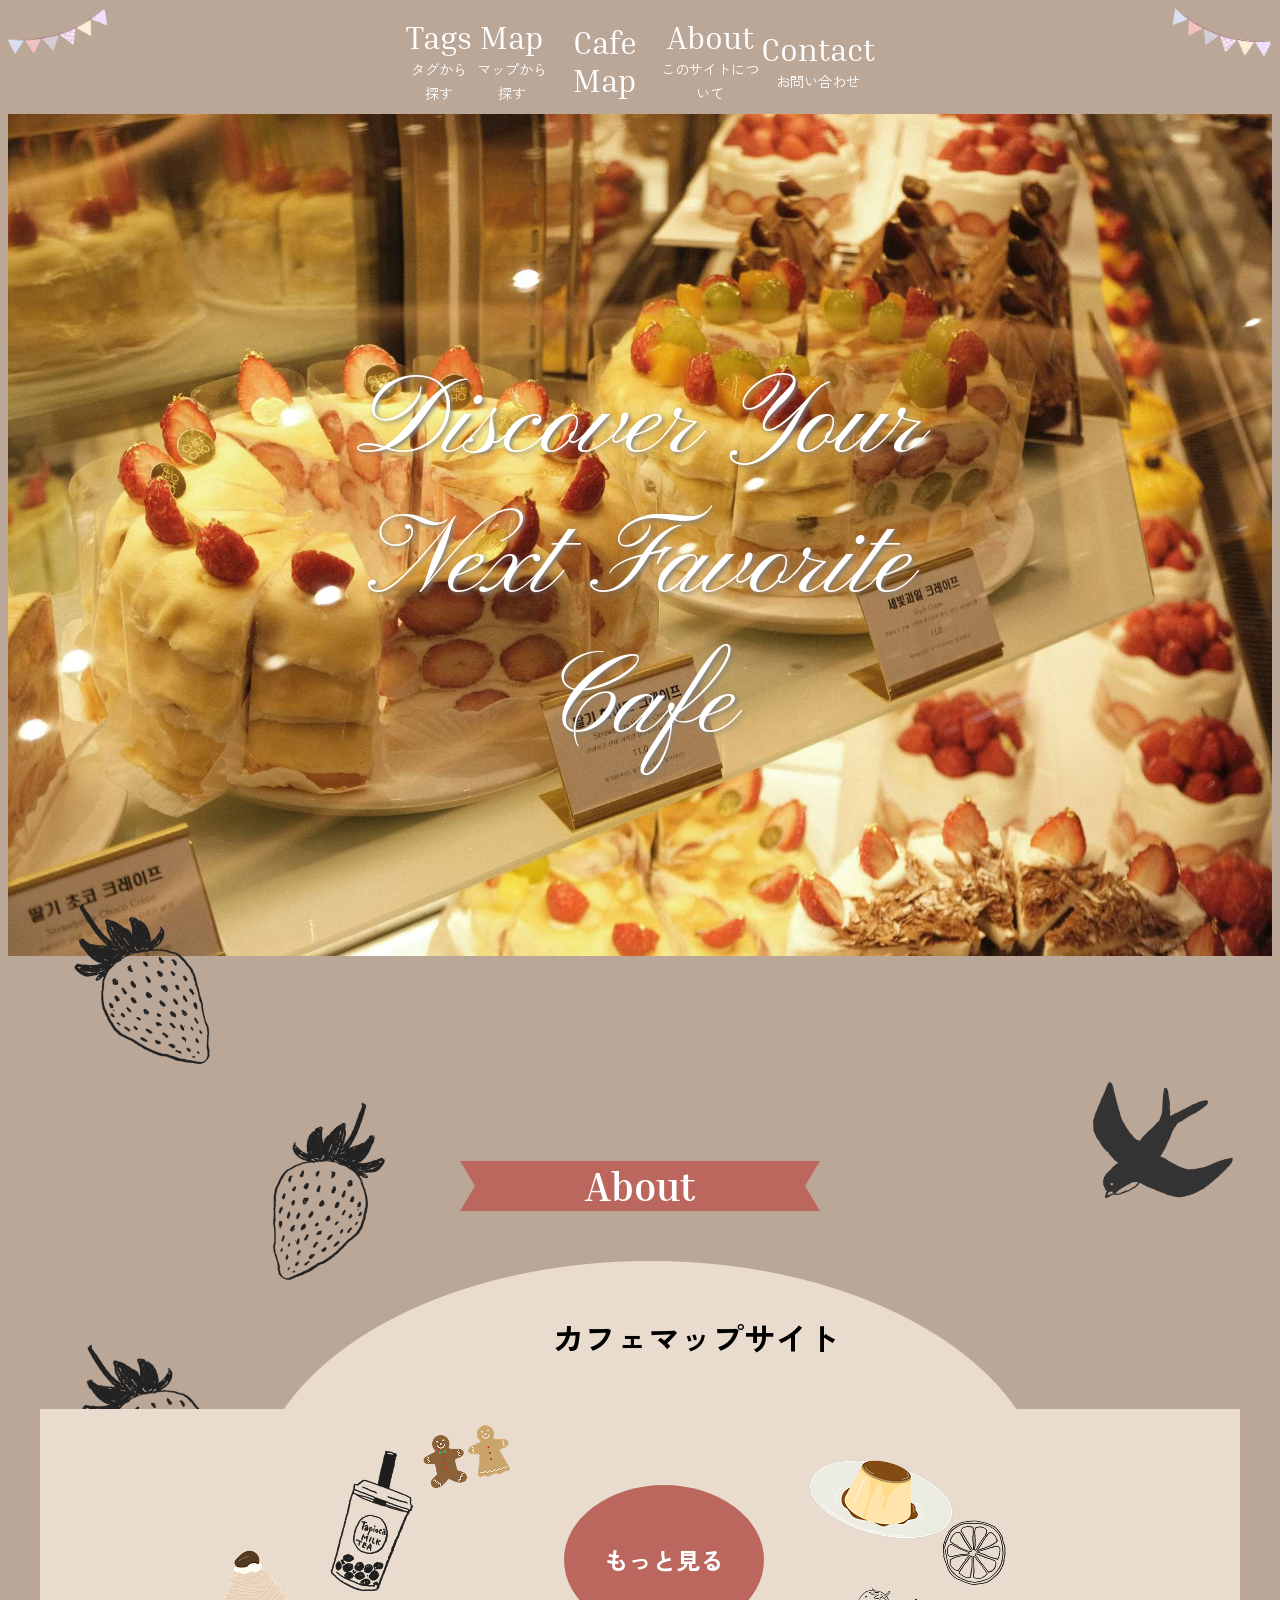
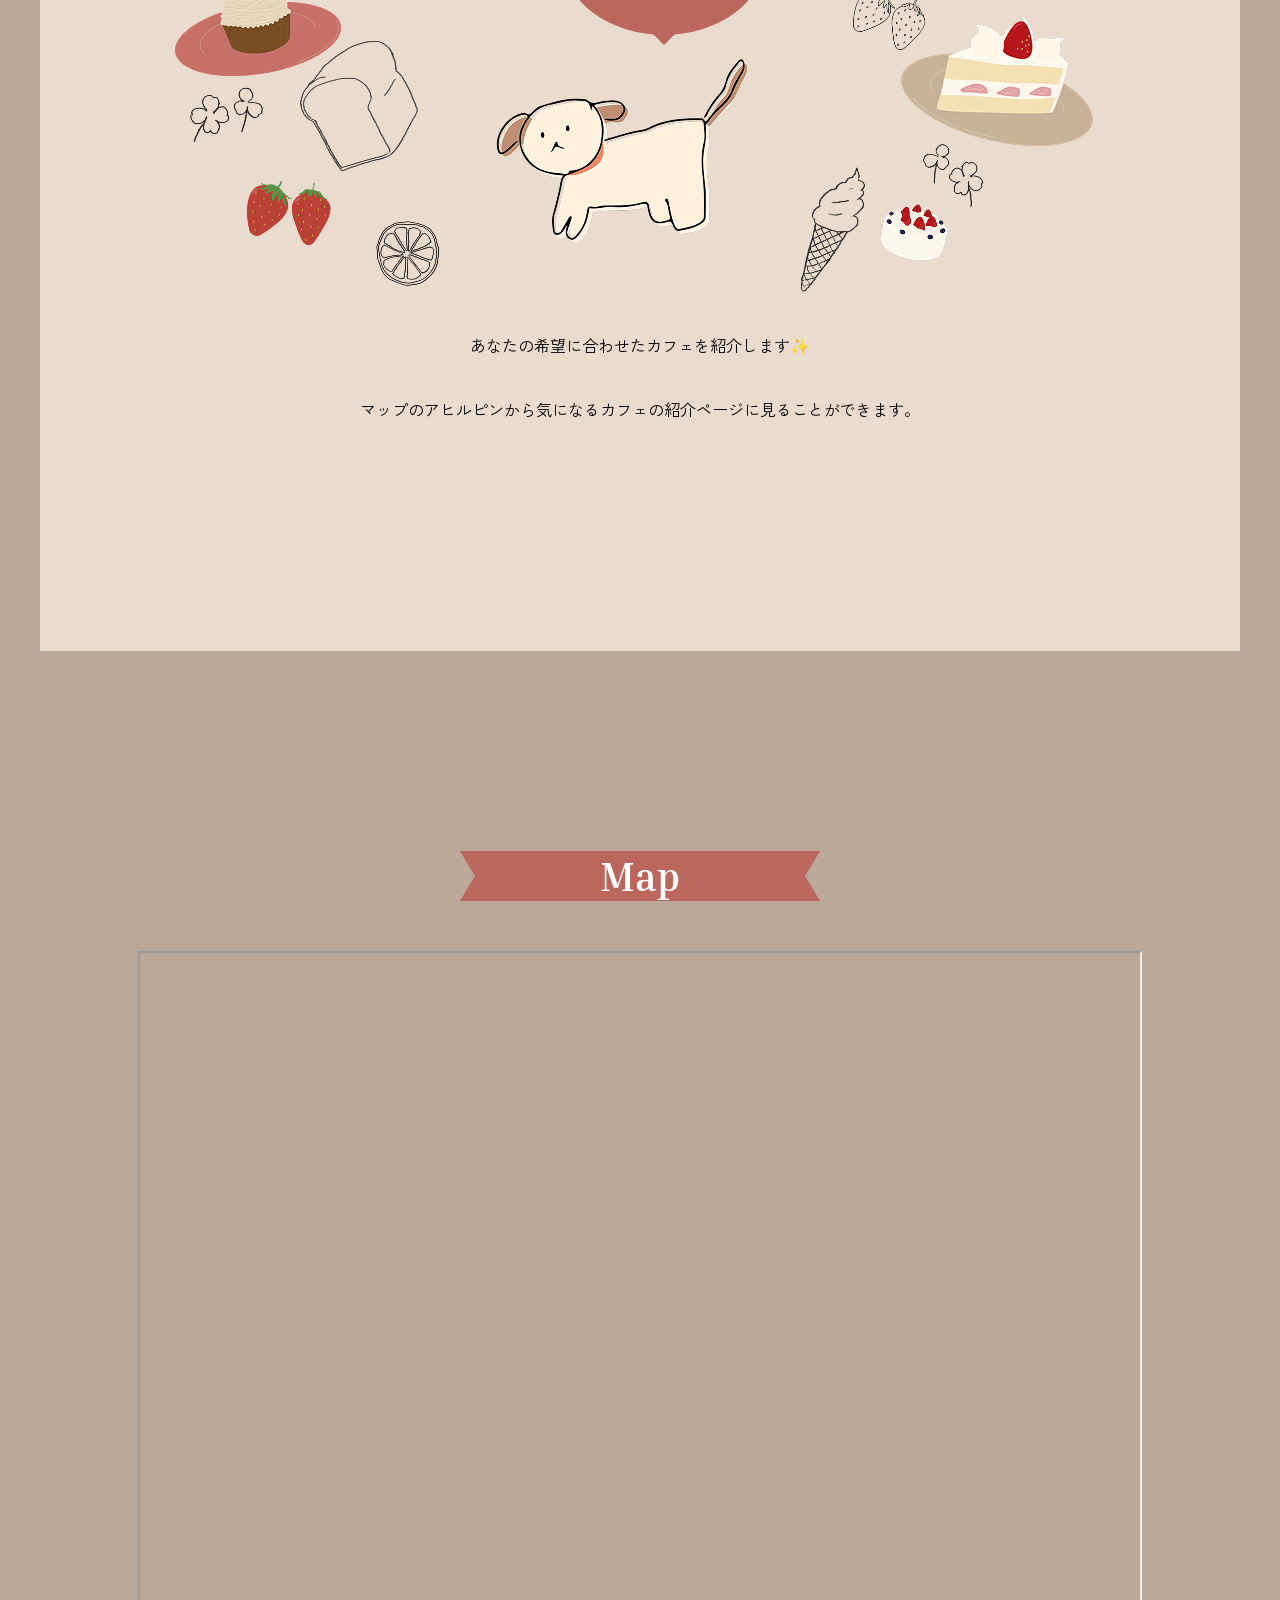
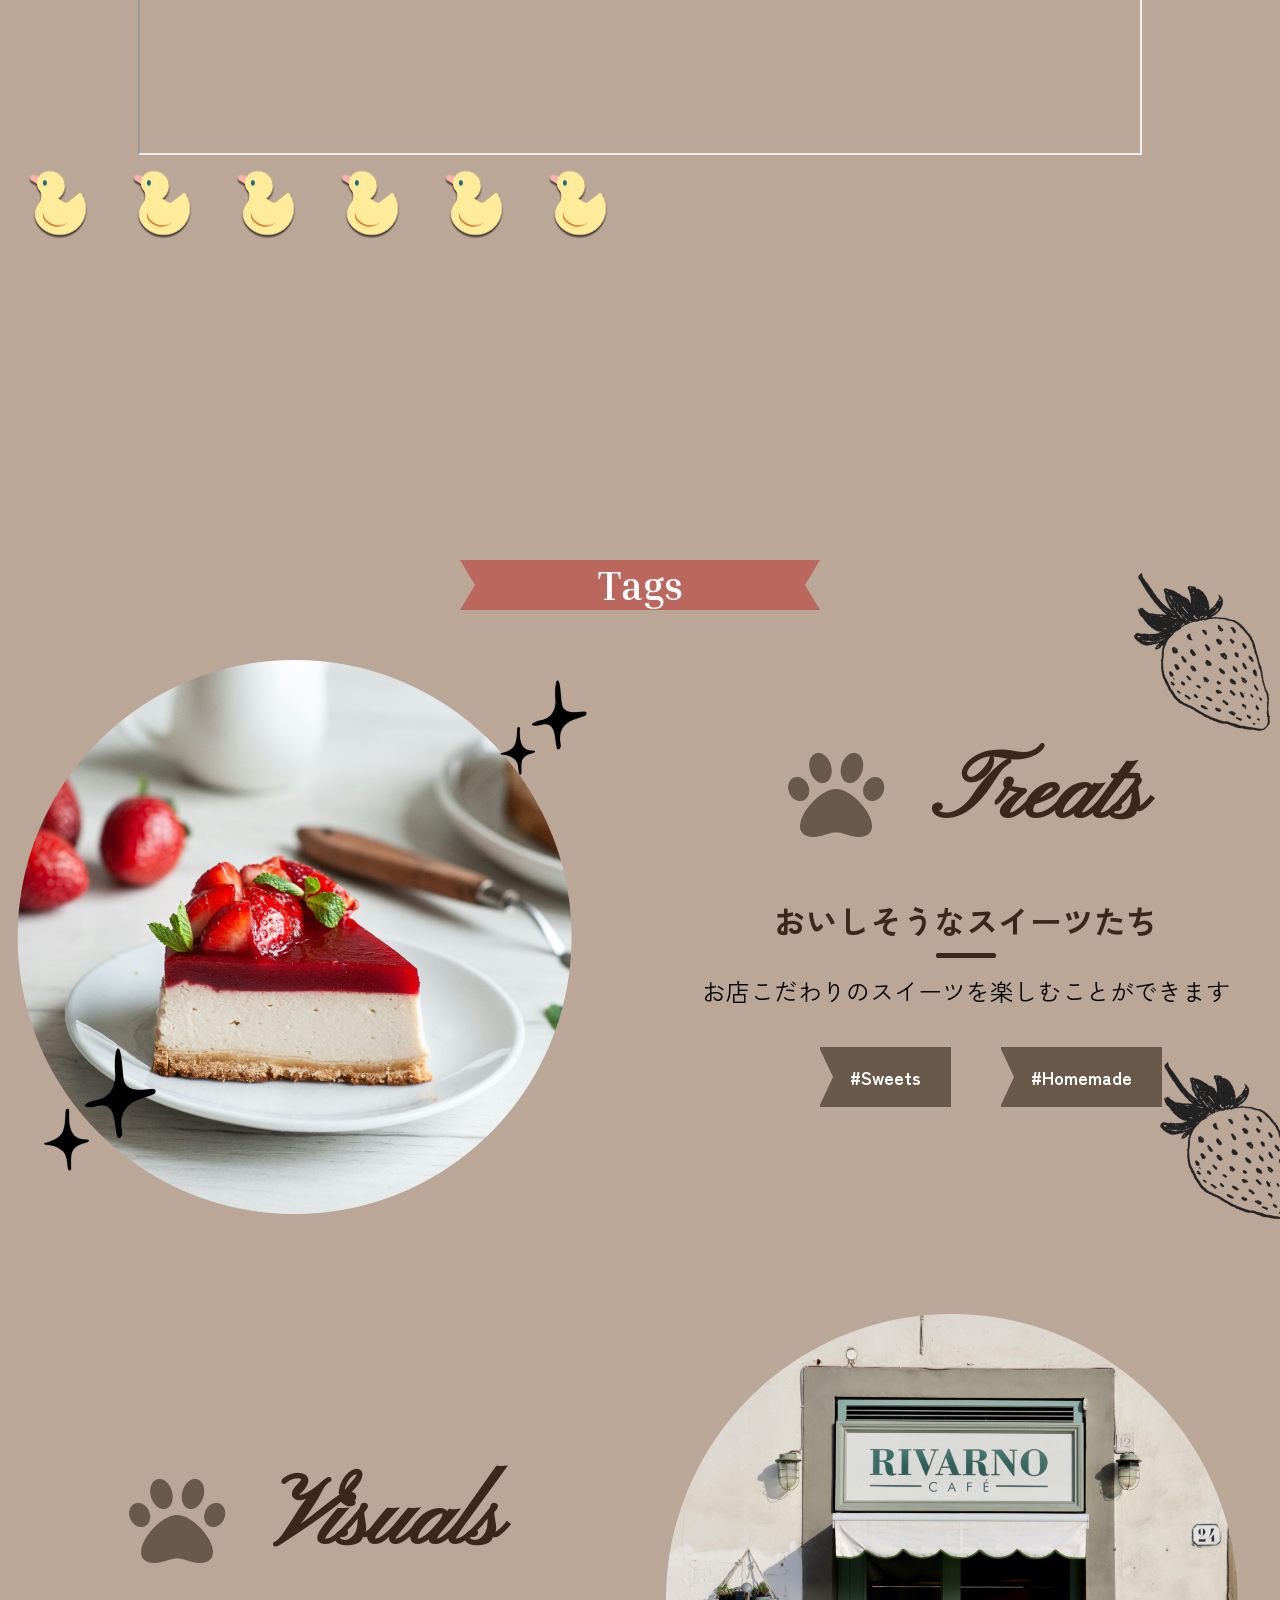
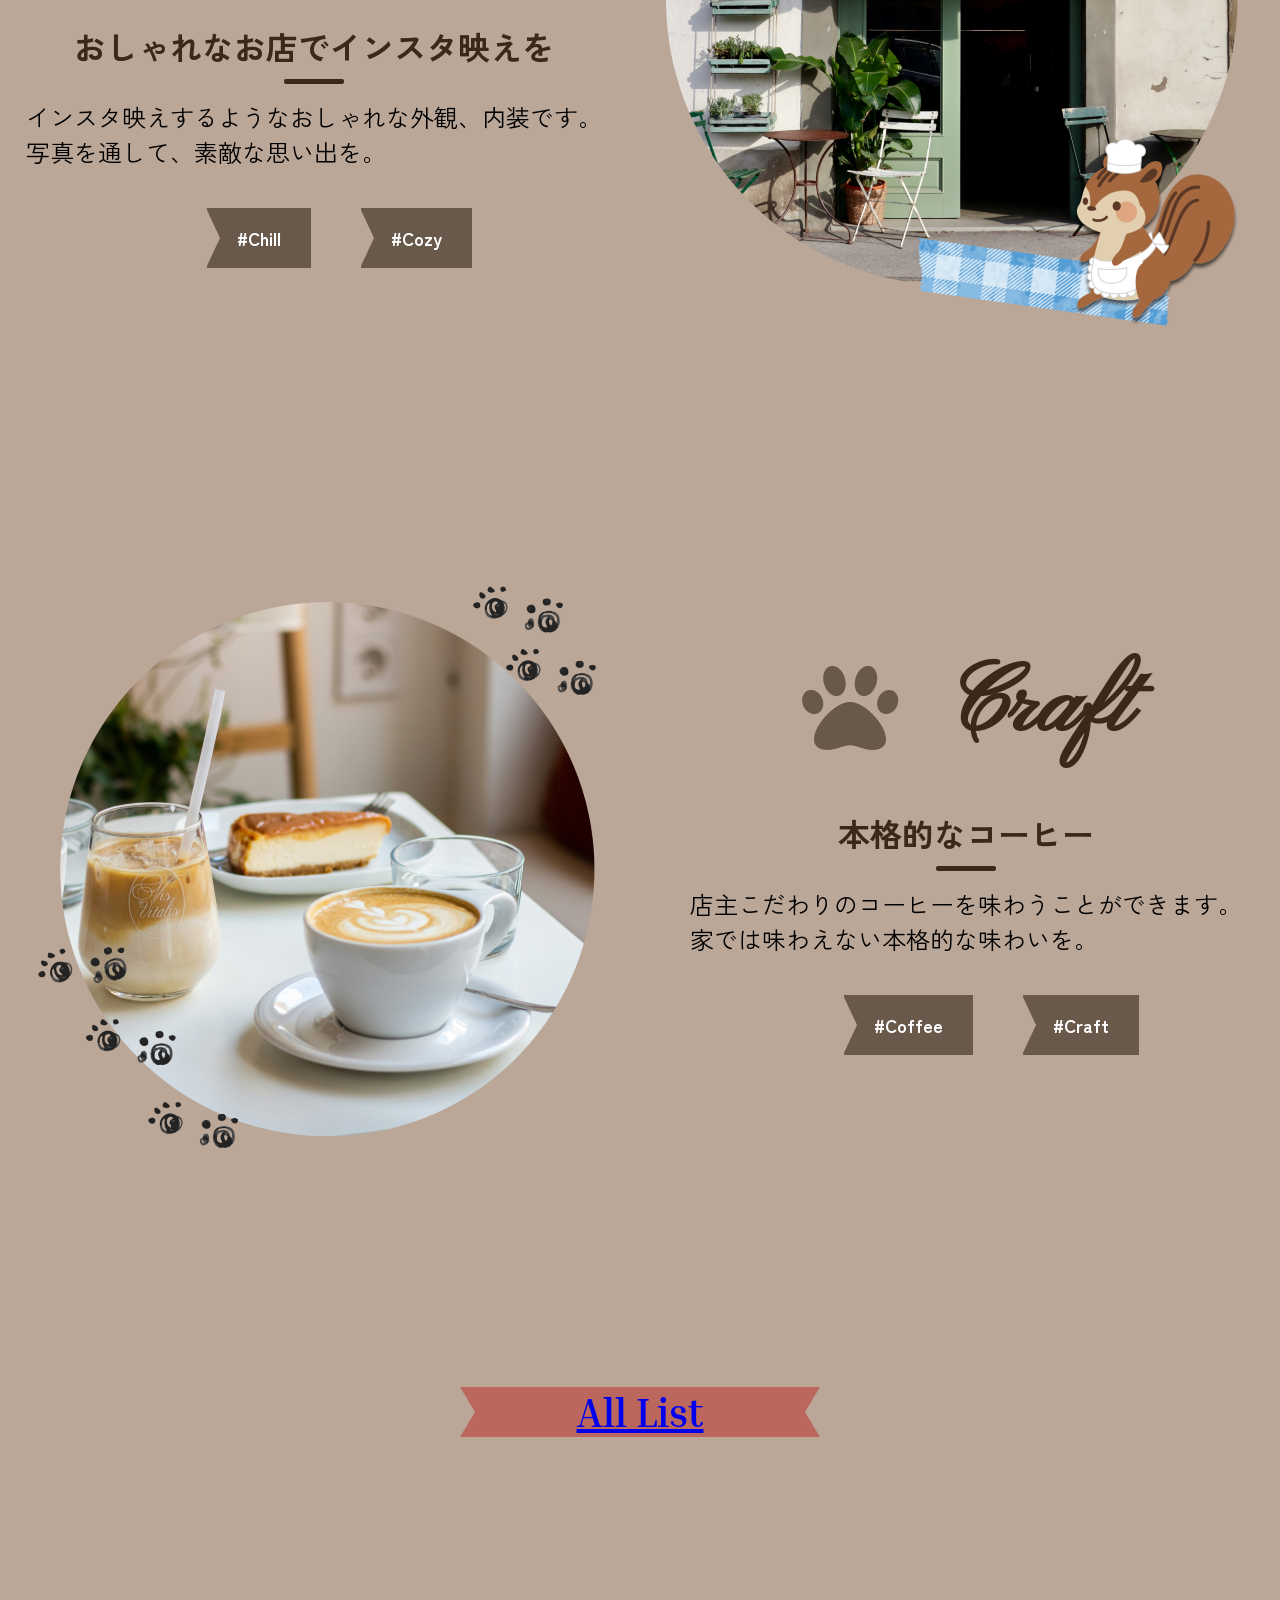
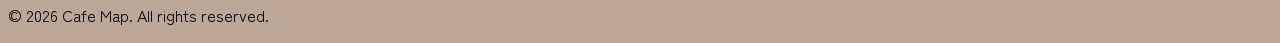
==== cafe/index.html @ 96e8ce96 "マップとaboutテキストを修正" ====
<!DOCTYPE html>
<html lang="ja">
<head>
    <meta charset="UTF-8">
    <meta name="viewport" content="width=device-width, initial-scale=1.0">
    <link rel="stylesheet" href="https://cdnjs.cloudflare.com/ajax/libs/normalize/8.0.1/normalize.min.css">
    <link href="https://use.fontawesome.com/releases/v5.6.1/css/all.css" rel="stylesheet">
    <link rel="stylesheet" href="css/style.css">

    <!-- googleフォント -->
<link rel="preconnect" href="https://fonts.googleapis.com">
<link rel="preconnect" href="https://fonts.gstatic.com" crossorigin>
<link href="https://fonts.googleapis.com/css2?family=Inria+Serif:ital,wght@0,300;0,400;0,700;1,300;1,400;1,700&family=LINE+Seed+JP&family=Lobster&family=Pinyon+Script&family=Zen+Kaku+Gothic+New&display=swap" rel="stylesheet">
    <!-- メタディスクリプション　検索結果の説明文 -->
    <meta name="description" content="宮崎市内の素敵なカフェをマップとタグから簡単に探せるサイトです。あなたにぴったりの『落ち着く場所』が見つかります。">
    
    <!-- OGP設定 -->
    <meta property="og:title" content="Cafe Map | 宮崎のカフェ探し">
    <meta property="og:description" content="マップとタグで探す、あなただけのカフェ時間。">
    <meta property="og:image" content="images/kawaiicafe.jpg">
    <title>宮崎市　人気カフェ探し　Cafe Map</title>
</head>
<body>
    <!-- webサイトヘッダ－ -->
    <header>
        <div class="header-contents">
            <div class="garland">
                <img class="garland-left" src="images/garland-l.png" alt="装飾画像">
                <img class="garland-right" src="images/garland-r.png" alt="装飾画像">
            </div>
            <nav id="head">
                <!-- ヘッダーリンク -->
                <ul>
                    <li><a href="tag-alllist.html"><span class="header-link">Tags</span><br><span class="header-link-sub">タグから探す</span></a></li>
                    <li><a href="index.html#map"><span class="header-link">Map</span><br><span class="header-link-sub">マップから探す</span></a></li>
                    <li><a href="index.html"><span class="header-link">Cafe Map</span></a></li>
                    <li><a href="about.html"><span class="header-link">About</span><br><span class="header-link-sub">このサイトについて</span></a></li>
                    <li><a href="contact.html"><span class="header-link">Contact</span><br><span class="header-link-sub">お問い合わせ</span></a></li>
            
                </ul>
            </nav>
        </div>
        
        <!-- jsで動かす見出し画像 -->
        <div class="js">
            <img src="images/header1.jpg" alt="カフェマップサイトの見出し画像">
            <p class="text" >Discover Your<br>Next Favorite Cafe</p>
        </div>

    </header>
    <main>
        <div class="container">
                <!-- 装飾画像 -->
                <section id="about"></section>
                <img class="strawberry" src="images/strawberry.png" alt="いちご装飾画像">
                <img class="bird-left" src="images/bird.png" alt="鳥の装飾画像">
                <!-- aboutページ -->
                
                    <div class="about-content">
                        <h1 class="ribbon-header">About</h1>
                        <h2 class="about-h2">カフェマップサイト</h2>
                        <a class="about-link" href="about.html">もっと見る</a>
                        <img src="images/about.png" alt="サイトについての説明">
                            <p class="about-p1">あなたの希望に合わせたカフェを紹介します✨</p>
                            <p class="about-p2">マップのアヒルピンから気になるカフェの紹介ページに見ることができます。</p>
                    </div>
                </section>
                <!-- マップ -->
                <section id="map">
                    <div class="map">
                        <h1 class="ribbon-header">Map</h1>
                        <iframe class="googlemap" src="https://www.google.com/maps/d/embed?mid=1CJfTZggKV4xMGuhP2Mmd6YInLTaK6yg&ehbc=2E312F&noprof=1" width="640" height="480"></iframe>
                    </div>
            
                    <!-- 1つ目のポップアップウィンドウ -->
                    <!-- popupオープンボタン -->
                     <button type="button" class="pin-button" data-id="cafe1">
                        <img src="images/duck.png" alt="カフェ１の詳細を見る">
                    </button>
                    <!--popup表示-->
                    <dialog id="cafe1" class="popup">
                            <button type="button" class="close-button" aria-label="閉じる">×</button>
                            <div class="content">
                                <!-- cssで背景画像挿入 -->
                                <h1>cafe</h1>
                                <h2>テキスト</h2>
                                <figure>
                                    <img src="#" alt="カフェの画像">
                                    <figcaption>
                                        <h3>カフェ名</h3>
                                        <p>カフェの説明文が入ります。<br>
                                            カフェの説明文が入ります。<br>
                                            カフェの説明文が入ります。</p>
                                    </figcaption>
                                </figure>
                                <figure>
                                    <img src="#" alt="カフェの画像">
                                    <figcaption>
                                        <h3>URL</h3>
                                        <h4>Instagram</h4>
                                        <p>https://www.instagram.com/</p>
                                        <h4>Website</h4>
                                        <p>https://www.cafe.com/</p>
                                        <h4>Contact</h4>
                                        <p>https://www.google.com/maps</p>
                                        <p>mail@example.com</p>
                                        <p>
                                            住所：東京都渋谷区〇〇〇〇<br>
                                            電話番号：03-1234-5678
                                        </p>
                                        <p>営業時間：午前9時〜午後8時</p>
                                    </figcaption>
                                </figure>
                                <p><a href="tag-sweets.html">Sweets</a></p>
                                <p><a href="tag-chill.html">Chill</a></p>

                                <!-- 戻るリンクを追加 -->
                                <a href="tag-alllist.html" class="back-link">リストに戻る</a>
                            </div>
                    </dialog>
            
                    <!-- 2つ目 -->
                    <!-- popupオープンボタン -->
                    <button type="button" class="pin-button" data-id="cafe2">
                        <img src="images/duck.png" alt="カフェ２の詳細を見る">
                    </button>
                    <!--popup表示-->
                    <dialog id="cafe2" class="popup">
                        <button type="button" class="close-button" aria-label="閉じる">×</button>
                        <div class="content">
                            <!-- cssで背景画像挿入 -->
                            <h1>cafe</h1>
                            <h2>テキスト</h2>
                            <figure>
                                <img src="#" alt="カフェの画像">
                                <figcaption>
                                    <h3>カフェ名</h3>
                                    <p>カフェの説明文が入ります。<br>
                                        カフェの説明文が入ります。<br>
                                        カフェの説明文が入ります。</p>
                                </figcaption>
                            </figure>
                            <figure>
                                <img src="#" alt="カフェの画像">
                                <figcaption>
                                    <h3>URL</h3>
                                    <h4>Instagram</h4>
                                    <p>https://www.instagram.com/</p>
                                    <h4>Website</h4>
                                    <p>https://www.cafe.com/</p>
                                    <h4>Contact</h4>
                                    <p>https://www.google.com/maps</p>
                                    <p>mail@example.com</p>
                                    <p>
                                        住所：東京都渋谷区〇〇〇〇<br>
                                        電話番号：03-1234-5678
                                    </p>
                                    <p>営業時間：午前9時〜午後8時</p>
                                </figcaption>
                            </figure>
                            <p><a href="tag-homemade.html">Homemade</a></p>
                            <!-- 戻るリンクを追加 -->
                            <a href="tag-alllist.html" class="back-link">リストに戻る</a>
                        </div>
                    </dialog>
            
                    <!-- ３つ目 -->
                    <!-- popupオープンボタン -->
                    <button type="button" class="pin-button" data-id="cafe3">
                        <img src="images/duck.png" alt="カフェ３の詳細を見る">
                    </button>
                    <!--popup表示-->
                    <dialog id="cafe3" class="popup">
                        <button type="button" class="close-button" aria-label="閉じる">×</button>
                        <div class="content">
                            <!-- cssで背景画像挿入 -->
                            <h1>cafe</h1>
                            <h2>テキスト</h2>
                            <figure>
                                <img src="#" alt="カフェの画像">
                                <figcaption>
                                    <h3>カフェ名</h3>
                                    <p>カフェの説明文が入ります。<br>
                                        カフェの説明文が入ります。<br>
                                        カフェの説明文が入ります。</p>
                                </figcaption>
                            </figure>
                            <figure>
                                <img src="#" alt="カフェの画像">
                                <figcaption>
                                    <h3>URL</h3>
                                    <h4>Instagram</h4>
                                    <p>https://www.instagram.com/</p>
                                    <h4>Website</h4>
                                    <p>https://www.cafe.com/</p>
                                    <h4>Contact</h4>
                                    <p>https://www.google.com/maps</p>
                                    <p>mail@example.com</p>
                                    <p>
                                        住所：東京都渋谷区〇〇〇〇<br>
                                        電話番号：03-1234-5678
                                    </p>
                                    <p>営業時間：午前9時〜午後8時</p>
                                </figcaption>
                            </figure>
                            <p><a href="tag-sweets.html">Sweets</a></p>
                            <p><a href="tag-chill.html">Chill</a></p>
                            <!-- 戻るリンクを追加 -->
                            <a href="tag-alllist.html" class="back-link">リストに戻る</a>
                        </div>
                    </dialog>
            
                    <!-- ４つ目 -->
                    <!-- popupオープンボタン -->
                     <button type="button" class="pin-button" data-id="cafe4">
                        <img src="images/duck.png" alt="カフェ４の詳細を見る">
                    </button>
                    <!--popup表示-->
                    <dialog id="cafe4" class="popup">
                        <button type="button" class="close-button" aria-label="閉じる">×</button>
                        <div class="content">
                            <!-- cssで背景画像挿入 -->
                            <h1>cafe</h1>
                            <h2>テキスト</h2>
                            <figure>
                                <img src="#" alt="カフェの画像">
                                <figcaption>
                                    <h3>カフェ名</h3>
                                    <p>カフェの説明文が入ります。<br>
                                        カフェの説明文が入ります。<br>
                                        カフェの説明文が入ります。</p>
                                </figcaption>
                            </figure>
                            <figure>
                                <img src="#" alt="カフェの画像">
                                <figcaption>
                                    <h3>URL</h3>
                                    <h4>Instagram</h4>
                                    <p>https://www.instagram.com/</p>
                                    <h4>Website</h4>
                                    <p>https://www.cafe.com/</p>
                                    <h4>Contact</h4>
                                    <p>https://www.google.com/maps</p>
                                    <p>mail@example.com</p>
                                    <p>
                                        住所：東京都渋谷区〇〇〇〇<br>
                                        電話番号：03-1234-5678
                                    </p>
                                    <p>営業時間：午前9時〜午後8時</p>
                                </figcaption>
                            </figure>
                            <p><a href="tag-cozy.html">Cozy</a></p>
                            <p><a href="tag-coffee.html">Coffee</a></p>
                            <!-- 戻るリンクを追加 -->
                            <a href="tag-alllist.html" class="back-link">リストに戻る</a>
                        </div>
                    </dialog>
            
                    <!-- ５つ目 -->
                    <!-- popupオープンボタン -->
                     <button type="button" class="pin-button" data-id="cafe5">
                        <img src="images/duck.png" alt="カフェ５の詳細を見る">
                    </button>
                    <!--popup表示-->
                    <dialog id="cafe5" class="popup">
                        <button type="button" class="close-button" aria-label="閉じる">×</button>
                        <div class="content">
                            <!-- cssで背景画像挿入 -->
                            <h1>cafe</h1>
                            <h2>テキスト</h2>
                            <figure>
                                <img src="#" alt="カフェの画像">
                                <figcaption>
                                    <h3>カフェ名</h3>
                                    <p>カフェの説明文が入ります。<br>
                                        カフェの説明文が入ります。<br>
                                        カフェの説明文が入ります。</p>
                                </figcaption>
                            </figure>
                            <figure>
                                <img src="#" alt="カフェの画像">
                                <figcaption>
                                    <h3>URL</h3>
                                    <h4>Instagram</h4>
                                    <p>https://www.instagram.com/</p>
                                    <h4>Website</h4>
                                    <p>https://www.cafe.com/</p>
                                    <h4>Contact</h4>
                                    <p>https://www.google.com/maps</p>
                                    <p>mail@example.com</p>
                                    <p>
                                        住所：東京都渋谷区〇〇〇〇<br>
                                        電話番号：03-1234-5678
                                    </p>
                                    <p>営業時間：午前9時〜午後8時</p>
                                </figcaption>
                            </figure>
                            <p><a href="tag-cozy.html">Cozy</a></p>
                            <p><a href="tag-coffee.html">Coffee</a></p>
                            <!-- 戻るリンクを追加 -->
                            <a href="tag-alllist.html" class="back-link">リストに戻る</a>
                        </div>
                    </dialog>

            
                    <!-- ６つ目 -->
                    <!-- popupオープンボタン -->
                     <button type="button" class="pin-button" data-id="cafe6">
                        <img src="images/duck.png" alt="カフェ６の詳細を見る">
                    </button>
                    <!--popup表示-->
                    <dialog id="cafe6" class="popup">
                        <button type="button" class="close-button" aria-label="閉じる">×</button>
                        <div class="content">
                            <!-- cssで背景画像挿入 -->
                            <h1>cafe</h1>
                            <h2>テキスト</h2>
                            <figure>
                                <img src="#" alt="カフェの画像">
                                <figcaption>
                                    <h3>カフェ名</h3>
                                    <p>カフェの説明文が入ります。<br>
                                        カフェの説明文が入ります。<br>
                                        カフェの説明文が入ります。</p>
                                </figcaption>
                            </figure>
                            <figure>
                                <img src="#" alt="カフェの画像">
                                <figcaption>
                                    <h3>URL</h3>
                                    <h4>Instagram</h4>
                                    <p>https://www.instagram.com/</p>
                                    <h4>Website</h4>
                                    <p>https://www.cafe.com/</p>
                                    <h4>Contact</h4>
                                    <p>https://www.google.com/maps</p>
                                    <p>mail@example.com</p>
                                    <p>
                                        住所：東京都渋谷区〇〇〇〇<br>
                                        電話番号：03-1234-5678
                                    </p>
                                    <p>営業時間：午前9時〜午後8時</p>
                                </figcaption>
                            </figure>
                            <p><a href="tag-craft.html">Craft</a></p>
                            <!-- 戻るリンクを追加 -->
                            <a href="tag-alllist.html" class="back-link">リストに戻る</a>
                        </div>
                    </dialog>
                    
                </section>
                <!-- タグ -->
                <section id="tag">
                    <div class="tag">
                        <div class="tag-h1">
                            <div class="tagimage"><img src="images/strawberry2.png" alt="イチゴの装飾画像"></div>
                            <h1 class="ribbon-header">Tags</h1>
                        </div>
                        <!-- 画像左、文字右 -->
                        <div class="tag-text">
                            <div class="tag-img"><img src="images/tag1.png" alt="スイーツ"></div>
                            <div class="tag-cap">
                                <h2 class="tags">Treats</h2>
                                <p class="hd"><strong>おいしそうなスイーツたち</strong></p>
                                <p class="brief">お店こだわりのスイーツを楽しむことができます</p>
                                <div class="tag-content">
                                    <h3 class="tag-h3"><a href="tag-sweets.html">#Sweets</a></h3>
                                    <h3 class="tag-h3"><a href="tag-homemade.html">#Homemade</a></h3>
                                </div>
                            </div>
                        </div>
                        <!-- 画像右、文字左 -->
                        <div class="tag-text tag-text-left">
                                    <div class="tag-cap">
                                        <h2 class="tags">Visuals</h2>
                                        <p class="hd"><strong>おしゃれなお店でインスタ映えを</strong></p>
                                        <p class="brief">インスタ映えするようなおしゃれな外観、内装です。<br>
                                            写真を通して、素敵な思い出を。</p>
                                    
                                        <div class="tag-content">
                                            <h3 class="tag-h3"><a href="tag-chill.html">#Chill</a></h3>
                                            <h3 class="tag-h3"><a href="tag-cozy.html">#Cozy</a></h3>
                                        </div>
                                    </div>
                                <div class="tag-img">
                                    <div class="tag-img"><img src="images/tag2.png" alt="カフェの外観"></div>
                                </div>
                        </div>
                        <!-- 画像左、文字右 -->
                        <div class="tag-text">
                            <div class="tag-img"><img src="images/tag3.png" alt="コーヒー"></div>
                            <div class="tag-cap">
                                <h2 class="tags">Craft</h2>
                                <p class="hd"><strong>本格的なコーヒー</strong></p>
                                <p class="brief">店主こだわりのコーヒーを味わうことができます。<br>
                                    家では味わえない本格的な味わいを。
                                </p>
                            
                                <div class="tag-content">
                                    <h3 class="tag-h3"><a href="tag-coffee.html">#Coffee</a></h3>
                                    <h3 class="tag-h3"><a href="tag-craft.html">#Craft</a></h3>
                                </div>
                            </div>
                        </div>
                        <h1 class="ribbon-header"><a href="tag-alllist.html">All List</a></h1>
                    </div>
                </section>
            </div>
    </main>
    <footer>
        <p>&copy; 2026 Cafe Map. All rights reserved.</p>
    </footer>
    <script src="js/script.js"></script>
</body>
</html>
---- cafe/css/style.css ----
@charset "UTF-8";

html {
    scroll-behavior: smooth;
    font-size: 100%;
    background-color: #bba798;
    list-style: none;
    font-family: "Zen Kaku Gothic New", sans-serif;

}

/* googleフォント */
.line-seed-jp-regular {
  font-family: "LINE Seed JP", sans-serif;
  font-weight: 400;
  font-style: normal;
}

.lobster-regular {
  font-family: "Lobster", sans-serif;
  font-weight: 400;
  font-style: normal;
}

.pinyon-script-regular {
  font-family: "Pinyon Script", cursive;
  font-weight: 400;
  font-style: normal;
}

.zen-kaku-gothic-new-regular {
  font-family: "Zen Kaku Gothic New", sans-serif;
  font-weight: 400;
  font-style: normal;
}

.inria-serif-light {
  font-family: "Inria Serif", serif;
  font-weight: 300;
  font-style: normal;
}

.inria-serif-regular {
  font-family: "Inria Serif", serif;
  font-weight: 400;
  font-style: normal;
}

.inria-serif-bold {
  font-family: "Inria Serif", serif;
  font-weight: 700;
  font-style: normal;
}

.inria-serif-light-italic {
  font-family: "Inria Serif", serif;
  font-weight: 300;
  font-style: italic;
}

.inria-serif-regular-italic {
  font-family: "Inria Serif", serif;
  font-weight: 400;
  font-style: italic;
}

.inria-serif-bold-italic {
  font-family: "Inria Serif", serif;
  font-weight: 700;
  font-style: italic;
}



/* header要素 */
header .header-contents {
    position: relative;
}

#head ul{
    display: flex;
    justify-content: space-between;
    align-items: center;
    margin: 0;
    padding: 10px 0;
    list-style: none;
    text-align: center;
}

/* ヘッダーリンク */
header a {
    color: #fff;
    text-decoration: none;
    text-align: center;
}

#head ul .header-link {
    font-size: 2rem;
    font-family: "Inria Serif", serif;
    text-align: center;
}

/* ヘッダーリンクの下の文 */
#head ul .header-link-sub {
    font-size: 0.9rem;
}

/* ガーランド装飾 */
.garland img {
    position: absolute;
    top: 0;
    width: 8%;
    height: auto;
    vertical-align: bottom;
}
.garland-left,.garland-right {
    top: 0;
    z-index: 5;
}

.garland-left {
    left: 0;
}

.garland-right {
    right: 0;
}

/* ヘッダー画像 */
.js {
    position: relative;
}
.js img {
    width: 100%;
    height: calc(100vh - 58px);
    object-fit: cover;
}
/* ヘッダー画像のテキスト */
.js .text {
    position: absolute;
    color: #fff;
    font-family: "Pinyon Script", cursive;
    font-size: 7rem;
    left: 50%;
    top: 40%;
    transform: translate(-50%, -50%);
    text-align: center;
    text-shadow: 2px 2px 4px gray;
}
nav#head {
    max-width: 470px;
    margin: 0 auto;
    padding: 0 10%;
}

/* ページの装飾画像 */
/* いちご */
.strawberry {
    position: absolute;
    bottom: -100%;
}

/* 鳥 */
.bird-left {
    position: absolute;
    left: 85%;
    bottom: -35%;
}


/* aboutページ *--->
/* 見出しリボン */
    /* 文字  */
.ribbon-header {
  position: relative;
  display: block;
  margin: 200px auto 50px;
  height: 50px;
  width: 300px;
  min-width: 300px;
  line-height: 50px;
  padding: 0 30px;
  font-size: 2.5rem;
  background: #BB675E;
  color: #FFF;
  font-family: "Inria Serif", serif;
  text-align: center;
}

.ribbon-header::before, .ribbon-header::after {
  position: absolute;
  content: '';
  width: 0px;
  height: 0px;
  z-index: 1;
}

.ribbon-header::before {
  top: 0;
  left: 0;
  border-width: 25px 0px 25px 15px;
  border-color: transparent transparent transparent #bba798;
  border-style: solid;
}

.ribbon-header::after {
  top: 0;
  right: 0;
  border-width: 25px 15px 25px 0px;
  border-color: transparent #bba798 transparent transparent;
  border-style: solid;
}
/* aboutページの画像 */


.about-content {
    display: flex;
    flex-direction: column;
    position: relative;
    align-items: center;
}

/* aboutテキスト */
.about-h2 {
    position: absolute;
    bottom: 67%;
    left: 43%;
    font-size: 2rem;
}

/* もっとみる */
.about-link {
    position: absolute;
    text-decoration: none;
    bottom: 45%;
    left: 44%;
    margin: 1.5em 0;
    padding: 0 5px;
    width: 200px;
    height: 150px;
    line-height: 150px;
    text-align: center;
    color: #FFF;
    font-size: 1.5rem;
    font-weight: bold;
    background: #BB675E;
    border-radius: 50%;
    box-sizing: border-box;
}

.about-link:before {
  content: "";
  position: absolute;
  bottom: -25px;
  left: 50%;
  margin-left: -15px;
  border: 15px solid transparent;
  border-top: 15px solid #BB675E;
  z-index: 0;
}

.about-p1 {
    position: absolute;
    left: 50%;
    top: 75%;
    transform: translate(-50%, -50%);
    text-align: center;
}

.about-p2 {
    position: absolute;
    left: 50%;
    top: 80%;
    transform: translate(-50%, -50%);
    text-align: center;
}

.map {
    display: flex;
    flex-direction: column;
    align-items: center;
}

.googlemap {
    width: 1000px;
    height: 800px;
}


/* tag */

.tag {
  max-width: 1500px;
  margin: 0 auto;
  padding: 100px 0;
}

.tag-h1 {
    position: relative;
}
.tagimage img {
    position: absolute;
    top: -190px;
    right: -220px;
}

.tag-text {
  display: flex;
  justify-content: center;
  align-items: center;
  margin-bottom: 100px;
  gap: 40px;
}

.tag-text .tag-text-left {
    flex-direction: row-reverse;
}

.tag-img {
    display: flex;
    flex: 1;
    justify-content: center;
}

.tag-cap {
    display: flex;
    flex-direction: column;
    align-items: center;
    flex: 1;
    text-align: left;
}

.tag-content {
    display: flex;
    justify-content: center;
    align-items: center;
    padding: 20px 0;
}

.tags {
  position: relative;/*相対位置*/
  padding-left: 1.5em;/*アイコン分のスペース*/
  line-height: 1.4;/*行高*/
  color: #3A281B;/*文字色*/
  font-family: "Pinyon Script", cursive;
  font-weight: 900;
  font-size: 6rem;
  margin: 0;
  align-content: center;
}

.tags:before {
  font-family: "Font Awesome 5 Free";
  content: "\f1b0";/*アイコンのユニコード*/
  font-weight: 900;
  position: absolute;/*絶対位置*/
  font-size: 1em;/*サイズ*/
  left: 0;/*アイコンの位置*/
  top: 0;/*アイコンの位置*/
  color: #69594B; /*アイコン色*/
}

.hd {
    font-size: 2rem;
    font-weight: 800;
    position: relative;
    display: inline-block;
    margin-bottom: 1em;
    color: #3A281B;
    margin: 0;
    padding-top: 35px;
}
.hd:before {
  content: '';
  position: absolute;
  bottom: -15px;
  display: inline-block;
  width: 60px;
  height: 5px;
  left: 50%;
  -webkit-transform: translateX(-50%);
  transform: translateX(-50%);
  background-color: #3A281B;
  border-radius: 2px;
}

.brief {
    font-size: 1.5rem;
    margin: 0;
    padding-top: 30px;
}


.tag-h3 a{
    position: absolute;
    text-decoration: none;
    color: #fff;
    display: inline-block;
    position: relative;
    height: 60px;
    line-height: 60px;
    text-align: center;
    padding: 7px 0;
    font-size: 18px;
    background: #69594B;
    padding: 0 30px;
    margin-left: 50px;
}

.tag-h3 a::before {
  position: absolute;
  content: '';
  width: 0px;
  height: 0px;
  z-index: 1;
}

.tag-h3 a::before {
  top: -2px;
  left: -2px;
  border-width: 32px 0px 32px 15px;
  border-color: transparent transparent transparent #bba798;
  border-style: solid;
}



/* 1. 背景スクロール禁止：ICS Media推奨の最新手法 */
body:has(dialog[open]) {
    overflow: hidden;
    scrollbar-gutter: stable;
     /* スクロールバー消失によるガタつきを防止 */
}

/* アヒルのボタン（ピン）から余計な四角い背景と枠を消す */
.pin-button {
    background: none;      /* 背景色を消去 */
    border: none;          /* 枠線を消去 */
    padding: 0;            /* 内余白を消去 */
    cursor: pointer;       /* マウスカーソルを指の形に */
    outline: none;         /* クリック時の青い枠線を消去 */
}

.pin-button img {
    width: 100px;          /* 必要に応じてサイズ調整（現在は画像サイズ依存） */
    display: block;
}

.pin-button:hover {
    opacity: 0.8;          /* ホバー時に少し薄くして「押せる」ことを伝える */
}

/* 2. ポップアップ（dialog要素）の設計 */
dialog.popup {

    background-color: #fff; 
    border: none;
    padding: 0;

    /* 背景画像 */
    background-image: url('../images/back-ground.png');
    background-size: 100% 100%;
    background-repeat: no-repeat;
    background-position: center;

    /* サイズ設定 */
    max-width: 800px;
    width: 90%;
    aspect-ratio: auto;
    
    /* 
       ブラウザが自動で中央配置するため、
       top/left/transformなどは一切不要 
    */
    /* UIコンサル視点：柔らかく深い影 */
    /* box-shadow: 0 12px 40px rgba(0, 0, 0, 0.15);  */

    filter: drop-shadow(0 12px 20px rgba(0, 0, 0, 0.3));
}

/* 3. 背景（オーバーレイ）の設計 */
dialog.popup::backdrop {
    background-color: rgba(0, 0, 0, 0.4);
    backdrop-filter: blur(4px); /* 背後をぼかして視認性を向上 */
}

/* 4. 閉じるボタン：アクセシビリティを考慮 */
.close-button {
    position: sticky;
    top: 15px;
    left: calc(100% - 45px); /* 右上に配置 */
    width: 32px;
    height: 32px;
    display: flex;
    justify-content: center;
    align-items: center;
    background: #fff;
    border: 1px solid #ddd;
    border-radius: 50%;
    cursor: pointer;
    font-size: 20px;
    transition: all 0.2s ease;
    z-index: 10;
}

.close-button:hover {
    background-color: #ff4d4d;
    color: white;
    border-color: #ff4d4d;
}

dialog.popup > .content {
    padding: 30px;
    text-align: center;
}

/* 「リストに戻る」ボタンのデザイン改善 */
.back-link {
    display: inline-block;
    margin-top: 20px;
    padding: 10px 20px;
    background-color: #f0f0f0; /* 控えめなグレー */
    color: #333;
    text-decoration: none;
    border-radius: 5px;
    font-size: 0.9rem;
    transition: background-color 0.3s;
}

.back-link:hover {
    background-color: #e0e0e0;
    transform: translateY(-1px); /* 押しやすさを視覚的にフィードバック */
}

.back-link::before {
    content: "← "; /* 戻る記号を付与して直感的に */
}

/* pc表示 */
@media (min-width: 768px) {
    /* ヘッダーリンクホバー */
    header a:hover {

    }
}
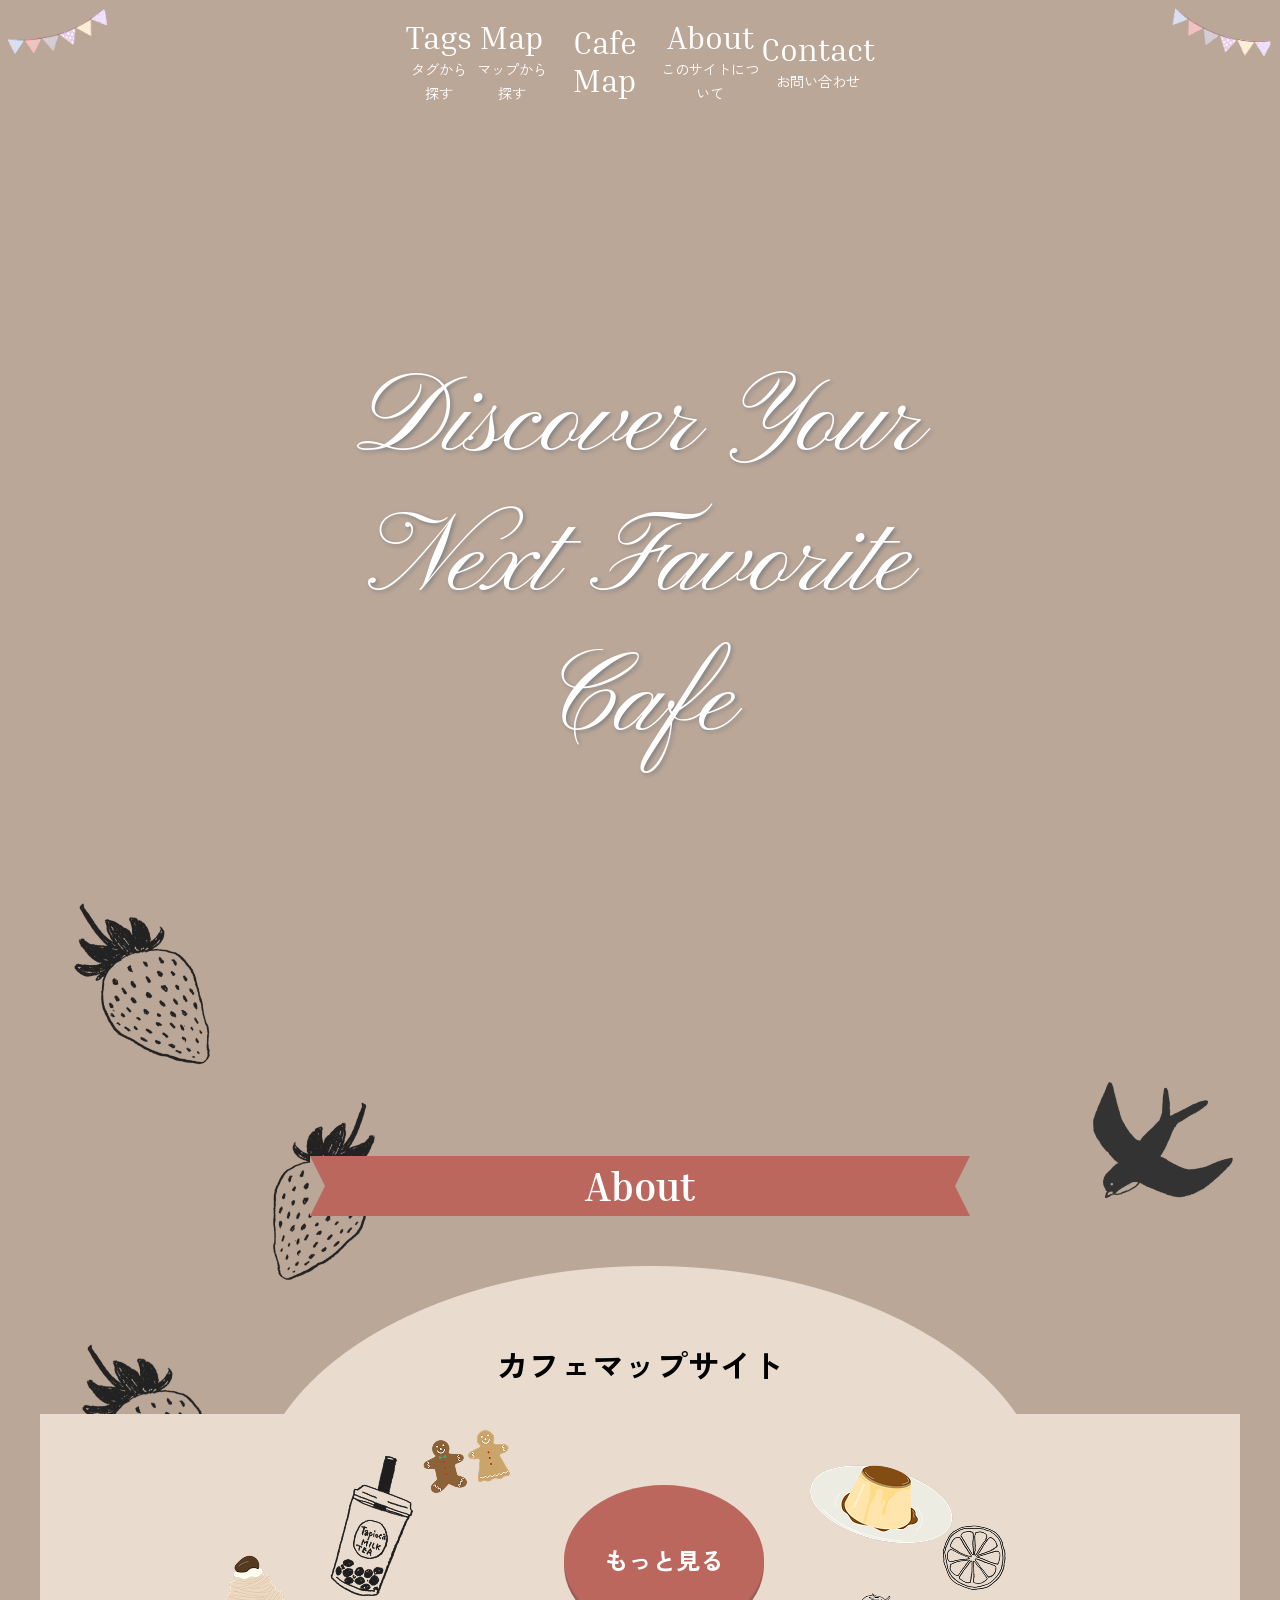
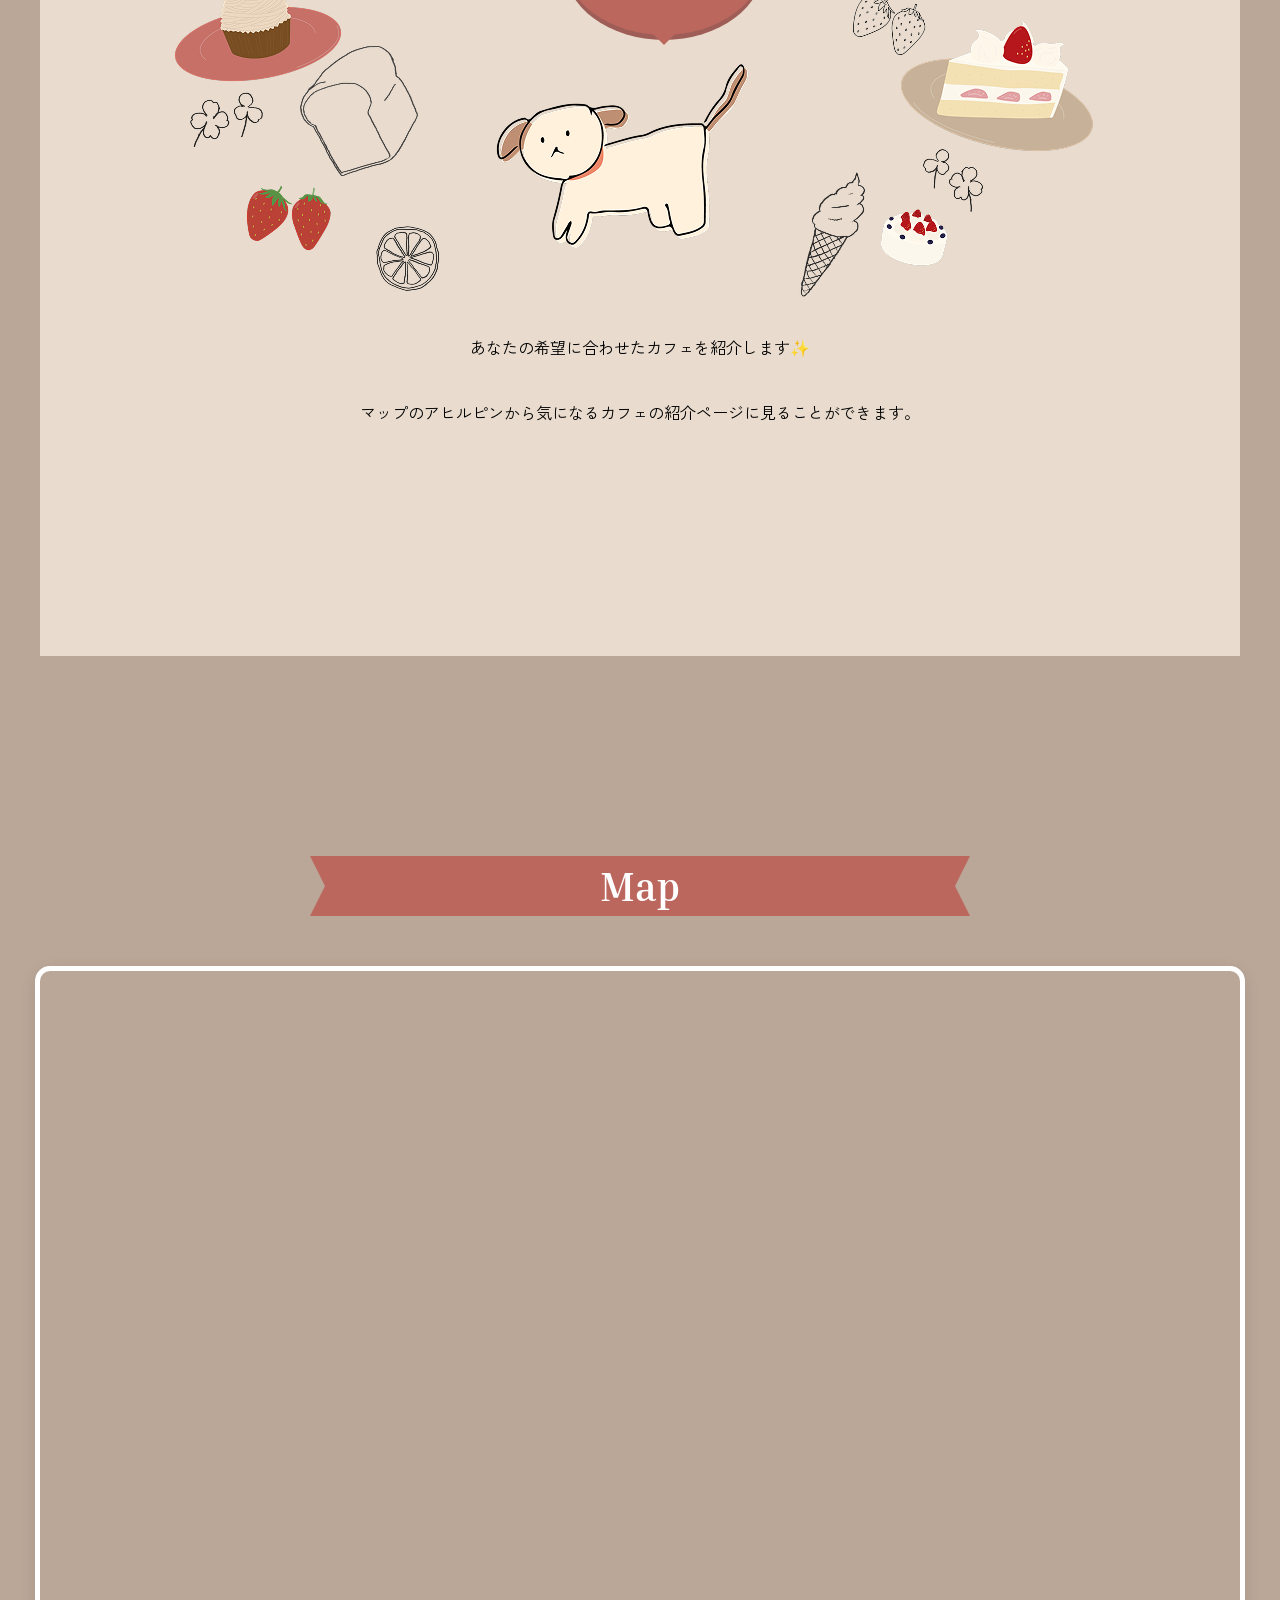
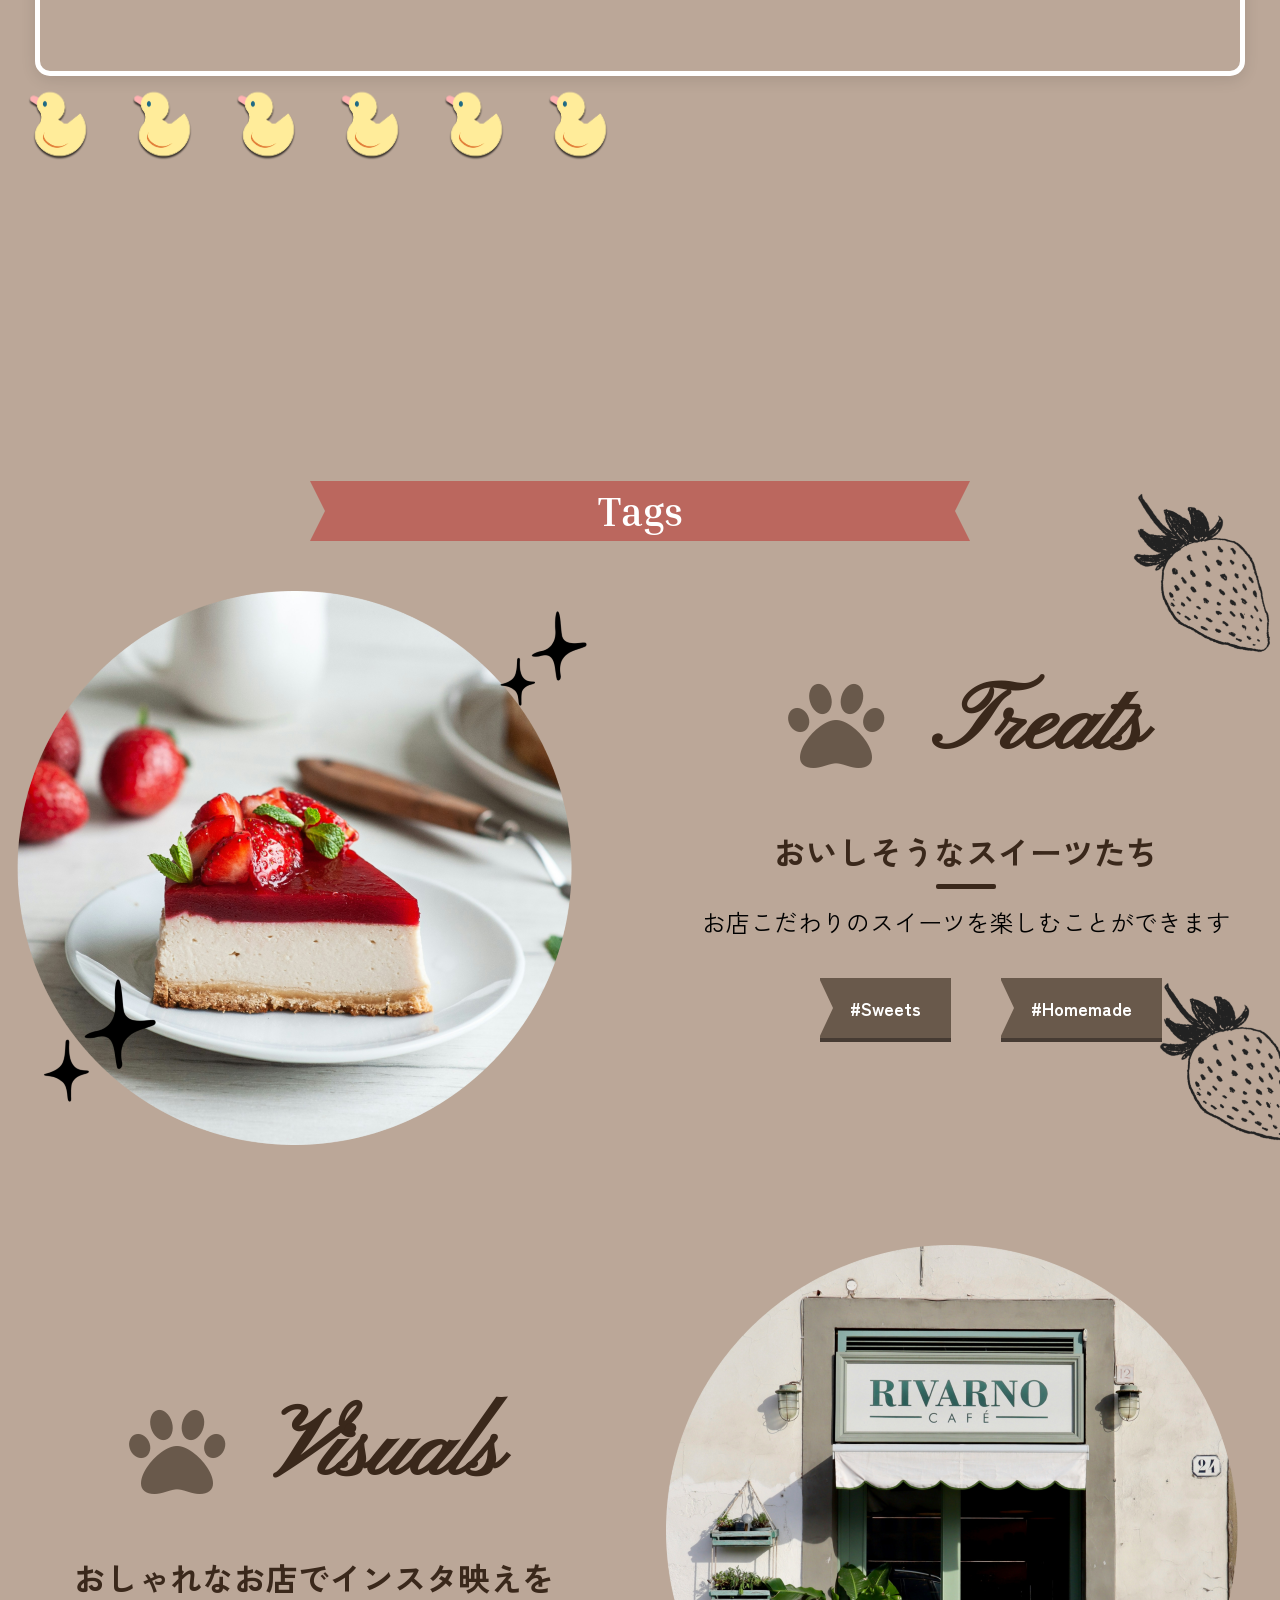
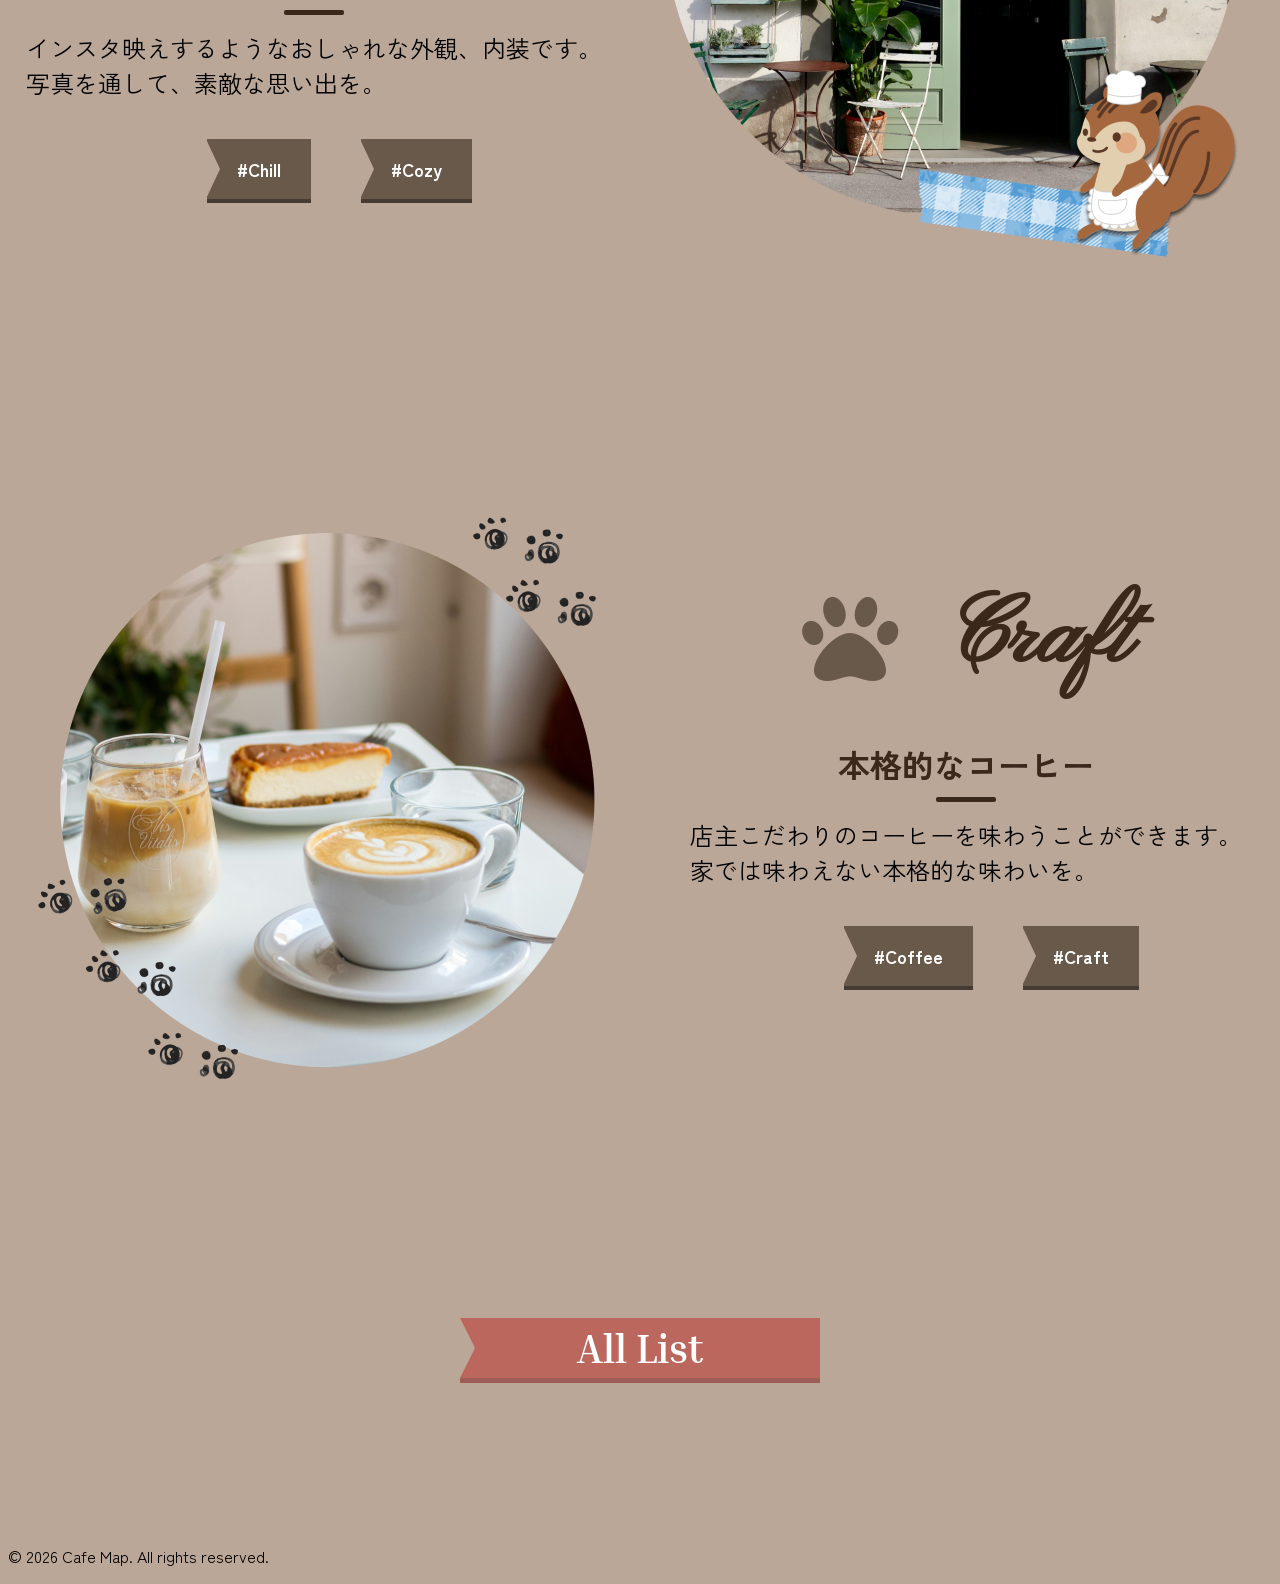
==== commit e41e1e42: "スライドの動きを追加" ====
--- a/cafe/index.html
+++ b/cafe/index.html
@@ -5,7 +5,6 @@
     <meta name="viewport" content="width=device-width, initial-scale=1.0">
     <link rel="stylesheet" href="https://cdnjs.cloudflare.com/ajax/libs/normalize/8.0.1/normalize.min.css">
     <link href="https://use.fontawesome.com/releases/v5.6.1/css/all.css" rel="stylesheet">
-    <link rel="stylesheet" href="css/style.css">
 
     <!-- googleフォント -->
 <link rel="preconnect" href="https://fonts.googleapis.com">
@@ -19,6 +18,10 @@
     <meta property="og:description" content="マップとタグで探す、あなただけのカフェ時間。">
     <meta property="og:image" content="images/kawaiicafe.jpg">
     <title>宮崎市　人気カフェ探し　Cafe Map</title>
+
+    <link rel="stylesheet" type="text/css" href="https://cdnjs.cloudflare.com/ajax/libs/vegas/2.4.4/vegas.min.css">
+    <link rel="stylesheet" href="css/style.css">
+
 </head>
 <body>
     <!-- webサイトヘッダ－ -->
@@ -42,8 +45,7 @@
         </div>
         
         <!-- jsで動かす見出し画像 -->
-        <div class="js">
-            <img src="images/header1.jpg" alt="カフェマップサイトの見出し画像">
+        <div id="slider"class="js">
             <p class="text" >Discover Your<br>Next Favorite Cafe</p>
         </div>
 
@@ -69,7 +71,7 @@
                 <section id="map">
                     <div class="map">
                         <h1 class="ribbon-header">Map</h1>
-                        <iframe class="googlemap" src="https://www.google.com/maps/d/embed?mid=1CJfTZggKV4xMGuhP2Mmd6YInLTaK6yg&ehbc=2E312F&noprof=1" width="640" height="480"></iframe>
+                        <div class="map-wrapper"><iframe src="https://www.google.com/maps/d/embed?mid=1CJfTZggKV4xMGuhP2Mmd6YInLTaK6yg&ehbc=2E312F&noprof=1" width="640" height="480"></iframe></div>
                     </div>
             
                     <!-- 1つ目のポップアップウィンドウ -->
@@ -402,7 +404,7 @@
                                 </div>
                             </div>
                         </div>
-                        <h1 class="ribbon-header"><a href="tag-alllist.html">All List</a></h1>
+                        <h1 class="all-list-link"><a href="tag-alllist.html">All List</a></h1>
                     </div>
                 </section>
             </div>
@@ -410,6 +412,9 @@
     <footer>
         <p>&copy; 2026 Cafe Map. All rights reserved.</p>
     </footer>
+    <script src="https://code.jquery.com/jquery-3.4.1.min.js" integrity="sha256-CSXorXvZcTkaix6Yvo6HppcZGetbYMGWSFlBw8HfCJo=" crossorigin="anonymous"></script>
+    <script src="https://cdnjs.cloudflare.com/ajax/libs/vegas/2.4.4/vegas.min.js"></script>
+    <!--自作のJS-->
     <script src="js/script.js"></script>
 </body>
 </html>
--- a/cafe/css/style.css
+++ b/cafe/css/style.css
@@ -8,6 +8,12 @@
     font-family: "Zen Kaku Gothic New", sans-serif;
 
 }
+
+a:hover {
+  transform: translateY(4px);
+  box-shadow: none;
+}
+ 
 
 /* googleフォント */
 .line-seed-jp-regular {
@@ -130,7 +136,10 @@
 .js {
     position: relative;
 }
-.js img {
+
+#slider {
+    width: 100%;
+    height: 100vh;/*スライダー全体の縦幅を画面の高さいっぱい（100vh）にする*/
     width: 100%;
     height: calc(100vh - 58px);
     object-fit: cover;
@@ -175,10 +184,10 @@
   position: relative;
   display: block;
   margin: 200px auto 50px;
-  height: 50px;
-  width: 300px;
+  height: 60px;
+  width: 600px;
   min-width: 300px;
-  line-height: 50px;
+  line-height: 60px;
   padding: 0 30px;
   font-size: 2.5rem;
   background: #BB675E;
@@ -198,7 +207,7 @@
 .ribbon-header::before {
   top: 0;
   left: 0;
-  border-width: 25px 0px 25px 15px;
+  border-width: 30px 0px 30px 15px;
   border-color: transparent transparent transparent #bba798;
   border-style: solid;
 }
@@ -206,9 +215,14 @@
 .ribbon-header::after {
   top: 0;
   right: 0;
-  border-width: 25px 15px 25px 0px;
+  border-width: 30px 15px 30px 0px;
   border-color: transparent #bba798 transparent transparent;
   border-style: solid;
+}
+
+.ribbon-header a {
+    text-decoration: none;
+    color: #FFF;
 }
 /* aboutページの画像 */
 
@@ -223,8 +237,9 @@
 /* aboutテキスト */
 .about-h2 {
     position: absolute;
-    bottom: 67%;
-    left: 43%;
+    bottom: 63%;
+    left: 50%;
+    transform: translate(-50%, -50%);
     font-size: 2rem;
 }
 
@@ -246,6 +261,7 @@
     background: #BB675E;
     border-radius: 50%;
     box-sizing: border-box;
+    box-shadow: 0 5px 0 #9e5d56;
 }
 
 .about-link:before {
@@ -259,6 +275,7 @@
   z-index: 0;
 }
 
+/* abouテキスト */
 .about-p1 {
     position: absolute;
     left: 50%;
@@ -275,16 +292,36 @@
     text-align: center;
 }
 
+/* map */
 .map {
     display: flex;
     flex-direction: column;
     align-items: center;
 }
 
-.googlemap {
-    width: 1000px;
-    height: 800px;
-}
+/* googlemap */
+.map-wrapper {
+    position: relative;
+    width: 100%;
+    max-width: 1200px;
+    height: 700px;
+    margin: 0 auto;
+    overflow: hidden;
+    border: 5px solid #fff;
+    border-radius: 15px;
+    box-shadow: 0 4px 15px #0000001a;
+}
+
+/* mapのiframeの設定 */
+.map-wrapper iframe {
+    width: 100%;
+    height: 770px;
+    position: absolute;
+    top: -70px;       /* 上に70pxずらす */
+    /* left: 0; */
+    border: none;
+}
+
 
 
 /* tag */
@@ -390,7 +427,7 @@
     padding-top: 30px;
 }
 
-
+/* tagのリンク */
 .tag-h3 a{
     position: absolute;
     text-decoration: none;
@@ -405,6 +442,7 @@
     background: #69594B;
     padding: 0 30px;
     margin-left: 50px;
+    box-shadow: 0 4px 0 #463b33;
 }
 
 .tag-h3 a::before {
@@ -423,7 +461,58 @@
   border-style: solid;
 }
 
-
+/* alllist */
+.all-list-link {
+  position: relative;
+  display: block;
+  margin: 200px auto 50px;
+  height: 60px;
+  width: 300px;
+  min-width: 300px;
+  line-height: 60px;
+  padding: 0 30px;
+  font-size: 2.5rem;
+  background: #BB675E;
+  color: #FFF;
+  font-family: "Inria Serif", serif;
+  text-align: center;
+  box-shadow: 0 5px 0 #9e5d56;
+
+}
+
+.all-list-link::before, .all-list-link::after {
+  position: absolute;
+  content: '';
+  width: 0px;
+  height: 0px;
+  z-index: 1;
+}
+
+.all-list-link::before {
+  top: 0;
+  left: 0;
+  border-width: 30px 0px 30px 15px;
+  border-color: transparent transparent transparent #bba798;
+  border-style: solid;
+}
+
+/* なぜか反映しない後で治す */
+.all-list-link:hover span {
+	background-color: #333;
+	color: #fff;
+	transform: translateY(4px);
+}
+
+/* alllistのatag */
+.all-list-link a {
+    text-decoration: none;
+    color: #FFF;
+}
+
+.all-list-link a:hover {
+  transform: translateY(5px);
+  box-shadow: none;
+}
 
 /* 1. 背景スクロール禁止：ICS Media推奨の最新手法 */
 body:has(dialog[open]) {
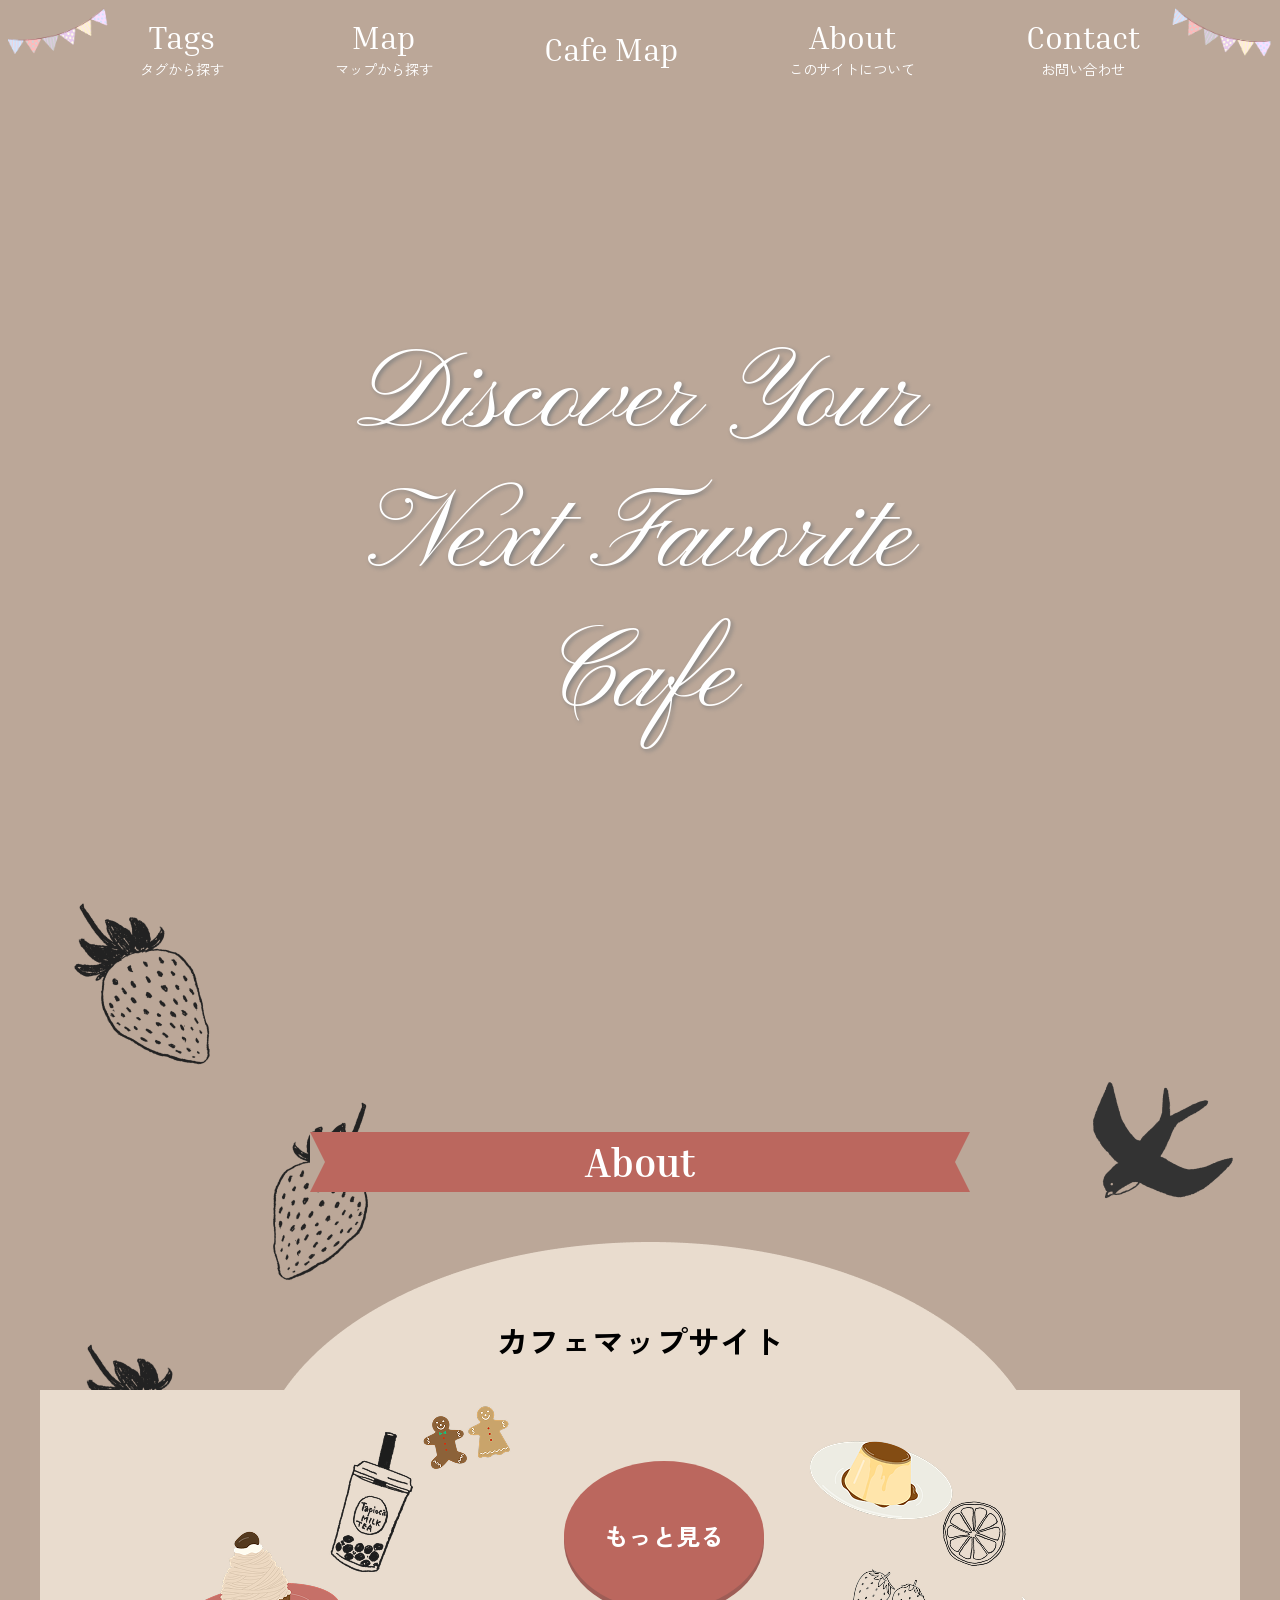
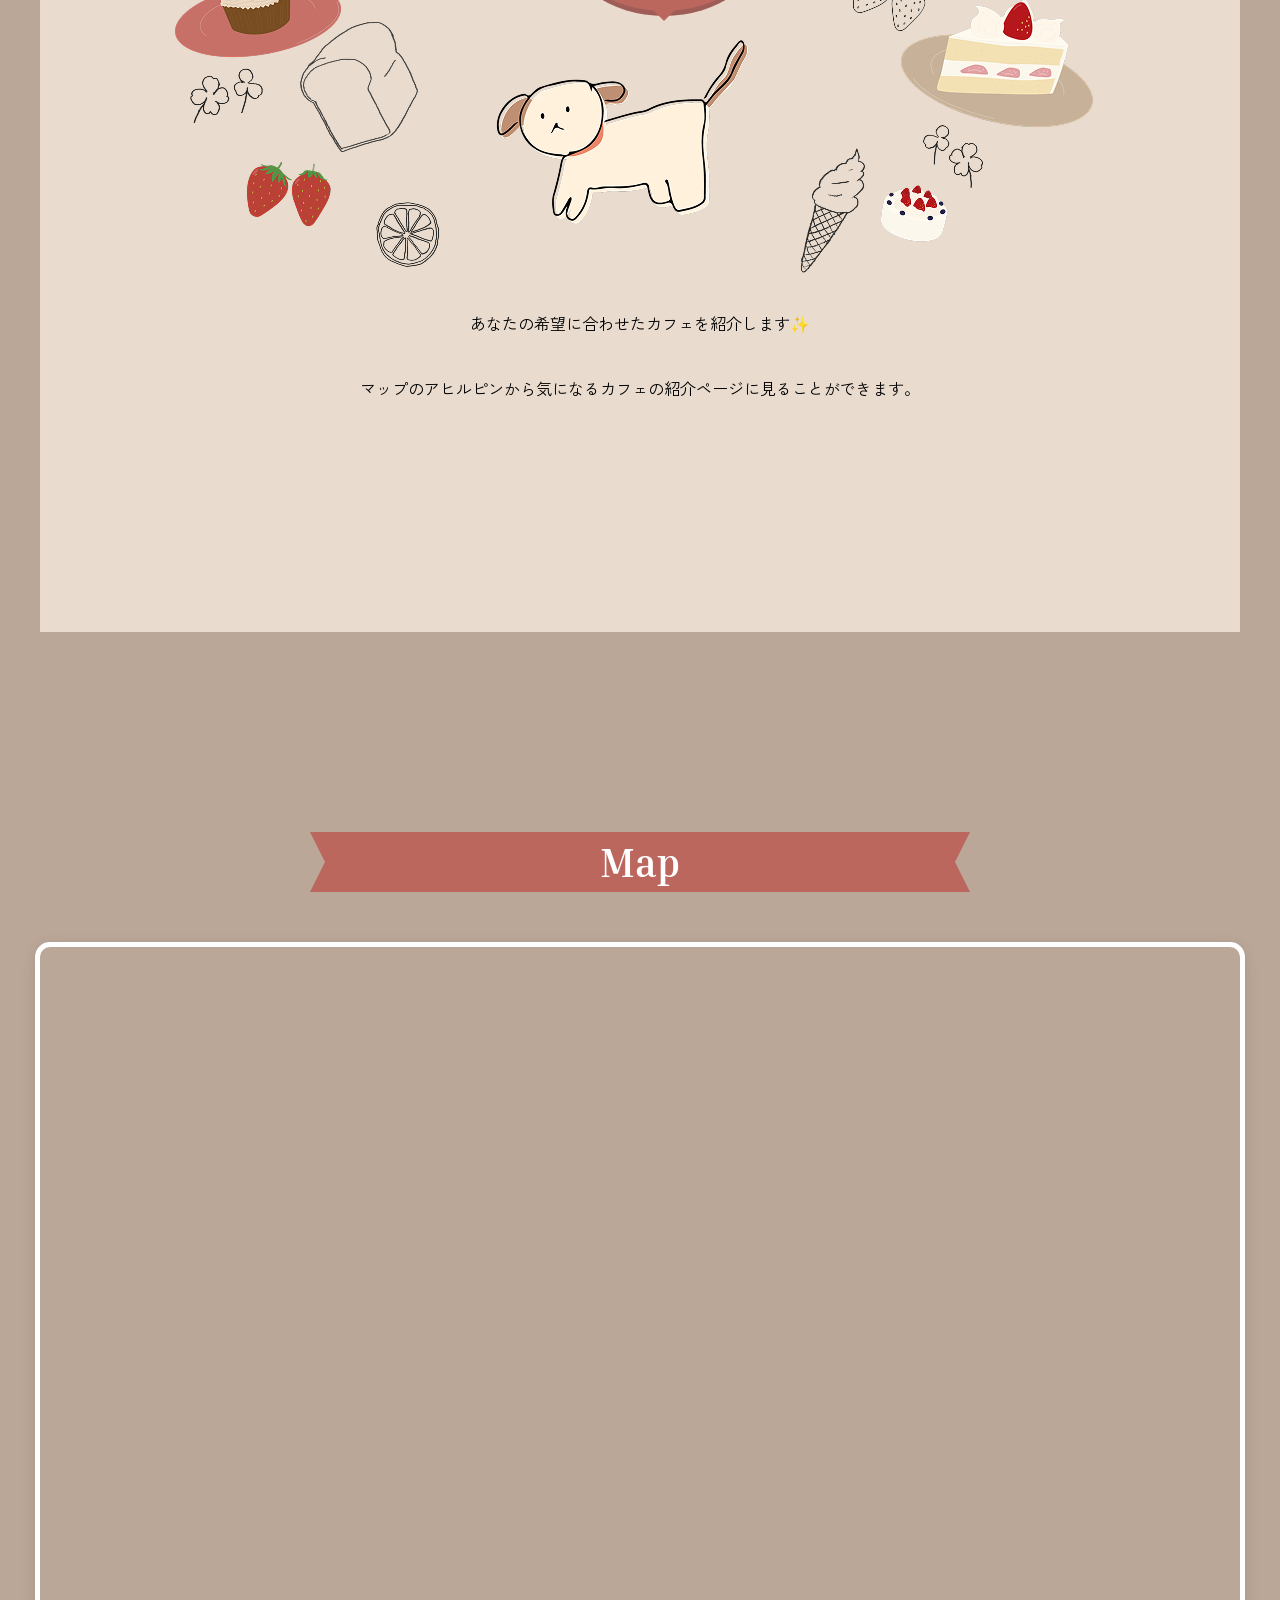
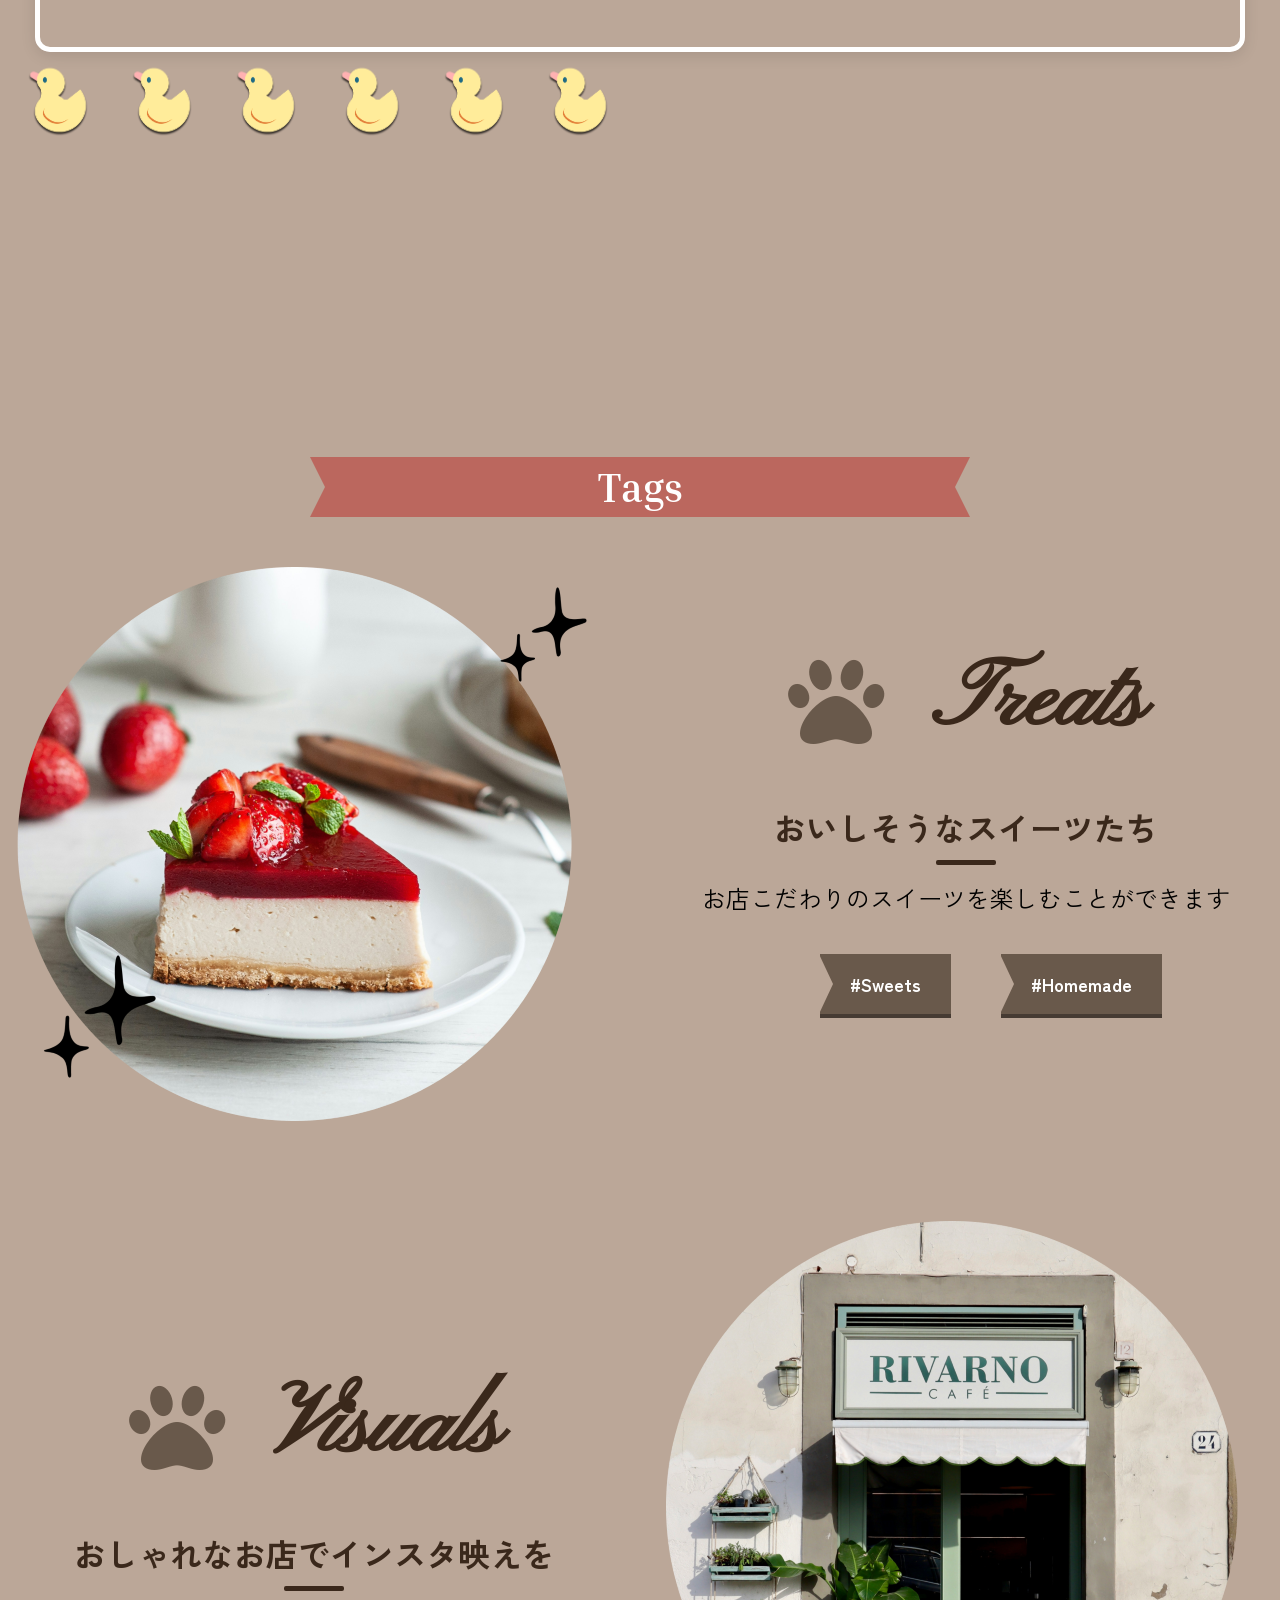
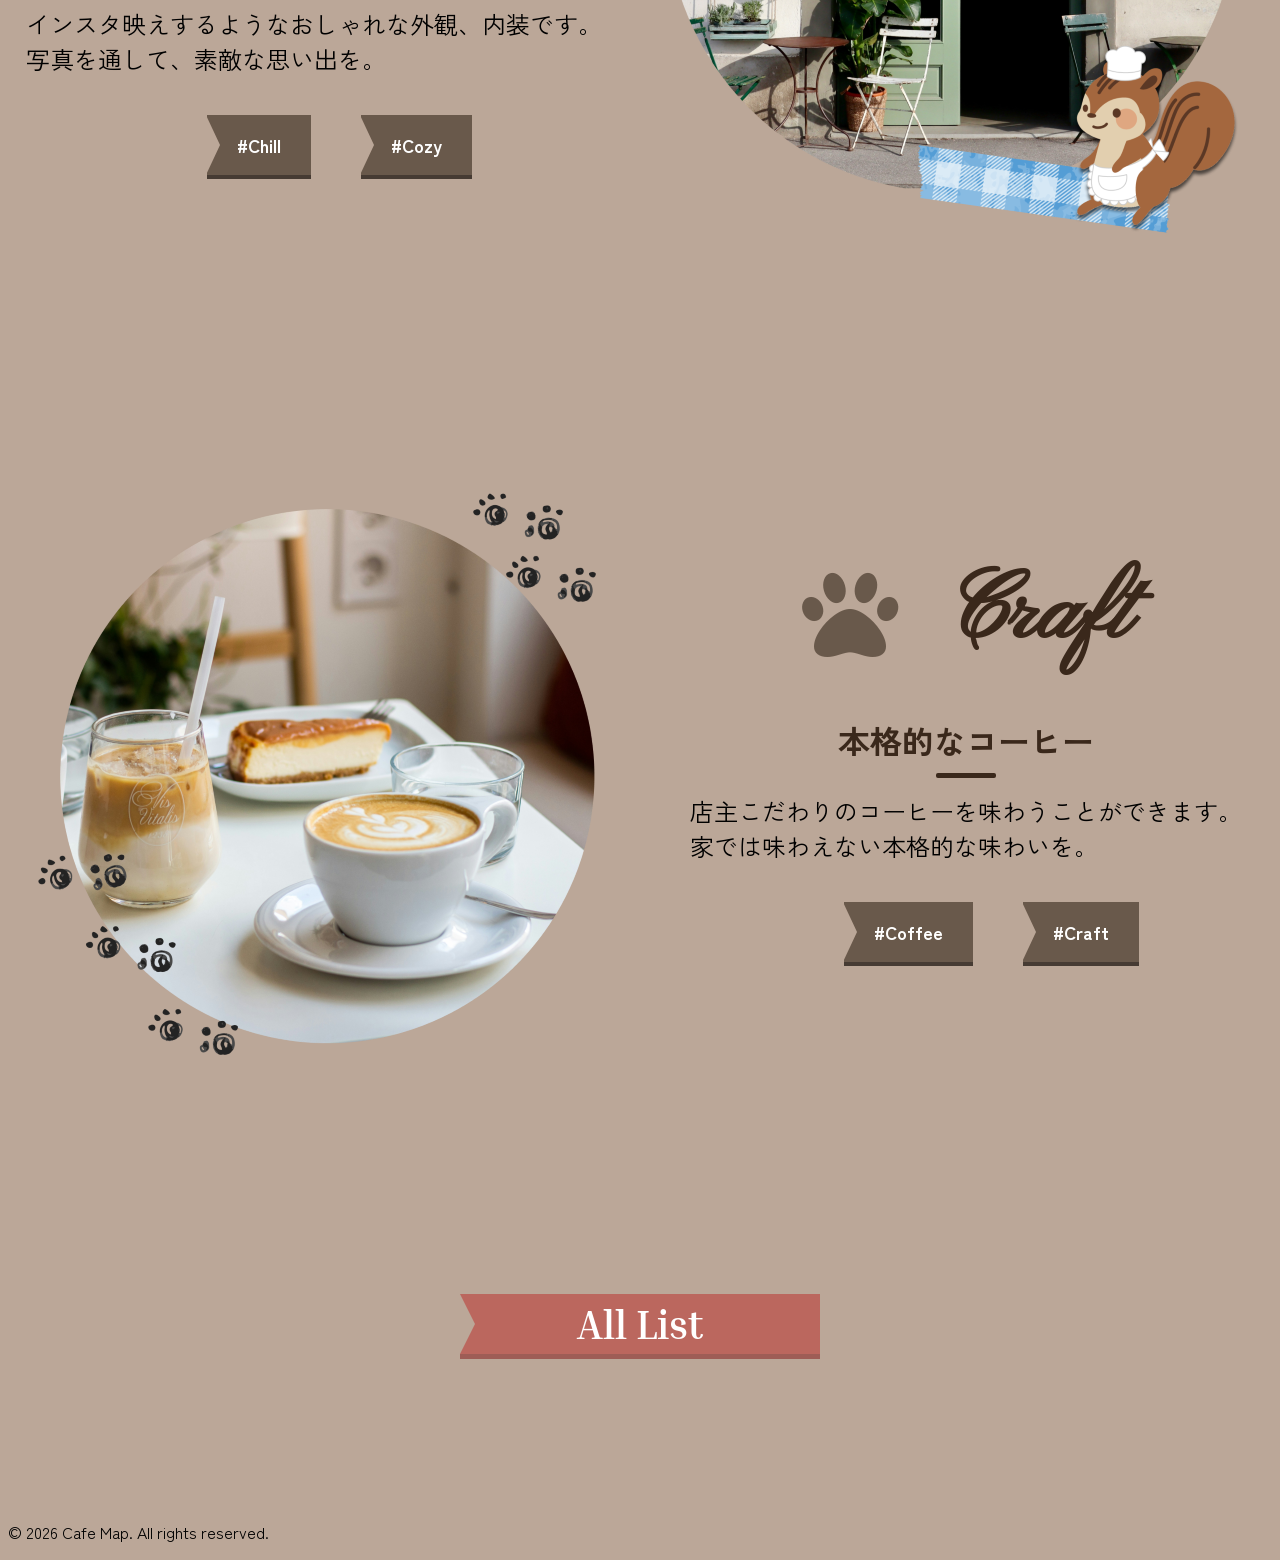
==== commit e82b4d7a: "jsうまくいかない" ====
--- a/cafe/index.html
+++ b/cafe/index.html
@@ -355,7 +355,7 @@
                 <section id="tag">
                     <div class="tag">
                         <div class="tag-h1">
-                            <div class="tagimage"><img src="images/strawberry2.png" alt="イチゴの装飾画像"></div>
+                            <div class="tagimage advanced"><img src="images/strawberry2.png" alt="イチゴの装飾画像"></div>
                             <h1 class="ribbon-header">Tags</h1>
                         </div>
                         <!-- 画像左、文字右 -->
@@ -413,6 +413,8 @@
         <p>&copy; 2026 Cafe Map. All rights reserved.</p>
     </footer>
     <script src="https://code.jquery.com/jquery-3.4.1.min.js" integrity="sha256-CSXorXvZcTkaix6Yvo6HppcZGetbYMGWSFlBw8HfCJo=" crossorigin="anonymous"></script>
+    <script type="text/javascript" src="https://cdnjs.cloudflare.com/ajax/libs/jquery/1.11.1/jquery.min.js"></script>
+    <script type="text/javascript" src="https://cdnjs.cloudflare.com/ajax/libs/jquery.inview/1.0.0/jquery.inview.min.js"></script>
     <script src="https://cdnjs.cloudflare.com/ajax/libs/vegas/2.4.4/vegas.min.js"></script>
     <!--自作のJS-->
     <script src="js/script.js"></script>
--- a/cafe/css/style.css
+++ b/cafe/css/style.css
@@ -1,13 +1,20 @@
 @charset "UTF-8";
 
+
+/* 共通 */
 html {
     scroll-behavior: smooth;
     font-size: 100%;
     background-color: #bba798;
     list-style: none;
     font-family: "Zen Kaku Gothic New", sans-serif;
-
-}
+}
+
+img {
+    height: auto;
+    vertical-align: bottom;
+}
+
 
 a:hover {
   transform: translateY(4px);
@@ -93,6 +100,7 @@
     text-align: center;
 }
 
+
 /* ヘッダーリンク */
 header a {
     color: #fff;
@@ -106,6 +114,7 @@
     text-align: center;
 }
 
+
 /* ヘッダーリンクの下の文 */
 #head ul .header-link-sub {
     font-size: 0.9rem;
@@ -140,7 +149,6 @@
 #slider {
     width: 100%;
     height: 100vh;/*スライダー全体の縦幅を画面の高さいっぱい（100vh）にする*/
-    width: 100%;
     height: calc(100vh - 58px);
     object-fit: cover;
 }
@@ -157,7 +165,7 @@
     text-shadow: 2px 2px 4px gray;
 }
 nav#head {
-    max-width: 470px;
+    max-width: 1000px;
     margin: 0 auto;
     padding: 0 10%;
 }
@@ -323,9 +331,7 @@
 }
 
 
-
 /* tag */
-
 .tag {
   max-width: 1500px;
   margin: 0 auto;
@@ -335,6 +341,7 @@
 .tag-h1 {
     position: relative;
 }
+
 .tagimage img {
     position: absolute;
     top: -190px;
@@ -477,7 +484,6 @@
   font-family: "Inria Serif", serif;
   text-align: center;
   box-shadow: 0 5px 0 #9e5d56;
-
 }
 
 .all-list-link::before, .all-list-link::after {
@@ -496,8 +502,8 @@
   border-style: solid;
 }
 
-/* なぜか反映しない後で治す */
-.all-list-link:hover span {
+/* ホバー */
+.all-list-link:hover {
 	background-color: #333;
 	color: #fff;
 	transform: translateY(4px);
@@ -509,9 +515,13 @@
     color: #FFF;
 }
 
-.all-list-link a:hover {
-  transform: translateY(5px);
-  box-shadow: none;
+/* スクロールフェードイン */
+.advanced {
+  --ease-out-quint: cubic-bezier(0.22, 1, 0.36, 1);
+  --ease-out-cubic: cubic-bezier(0.33, 1, 0.68, 1);
+
+  opacity: 0;
+  translate: 0 13%;
 }
 
 /* 1. 背景スクロール禁止：ICS Media推奨の最新手法 */
@@ -625,7 +635,7 @@
     content: "← "; /* 戻る記号を付与して直感的に */
 }
 
-/* pc表示 */
+/* スマホ表示 */
 @media (min-width: 768px) {
     /* ヘッダーリンクホバー */
     header a:hover {
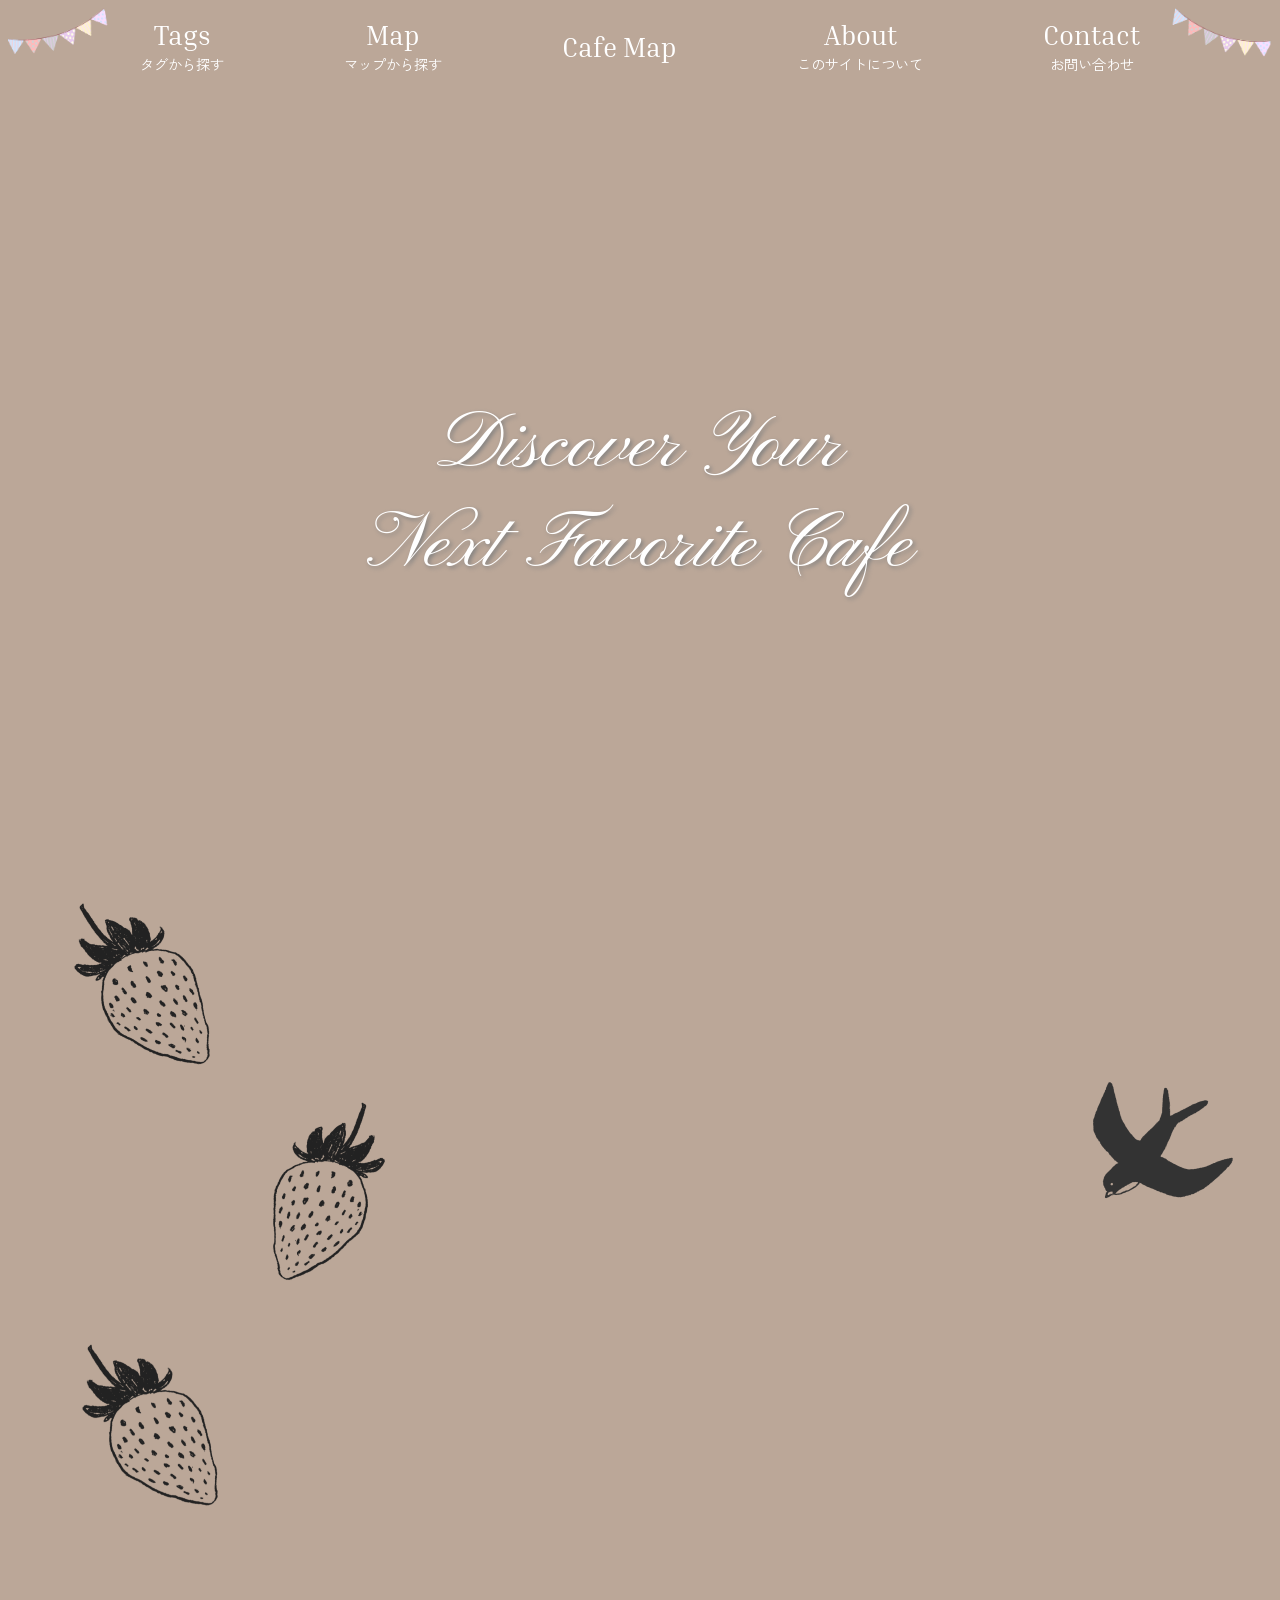
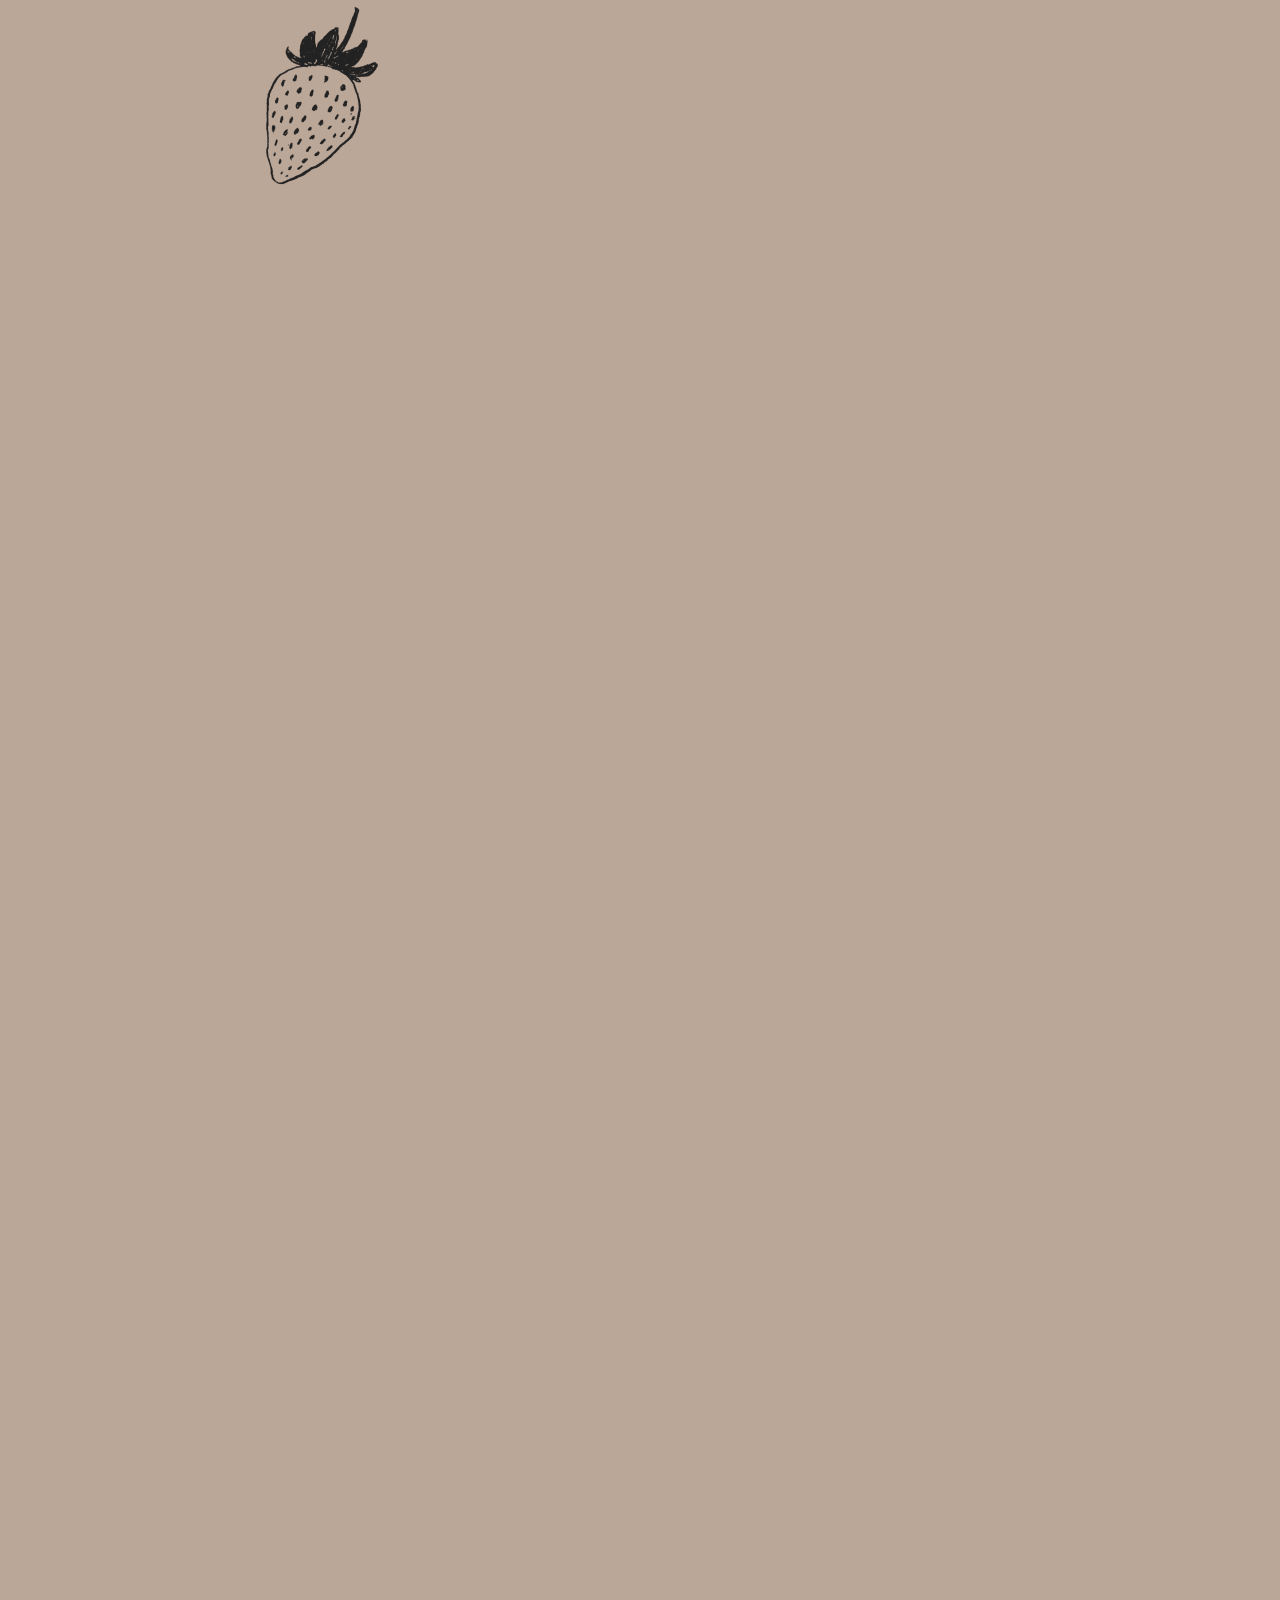
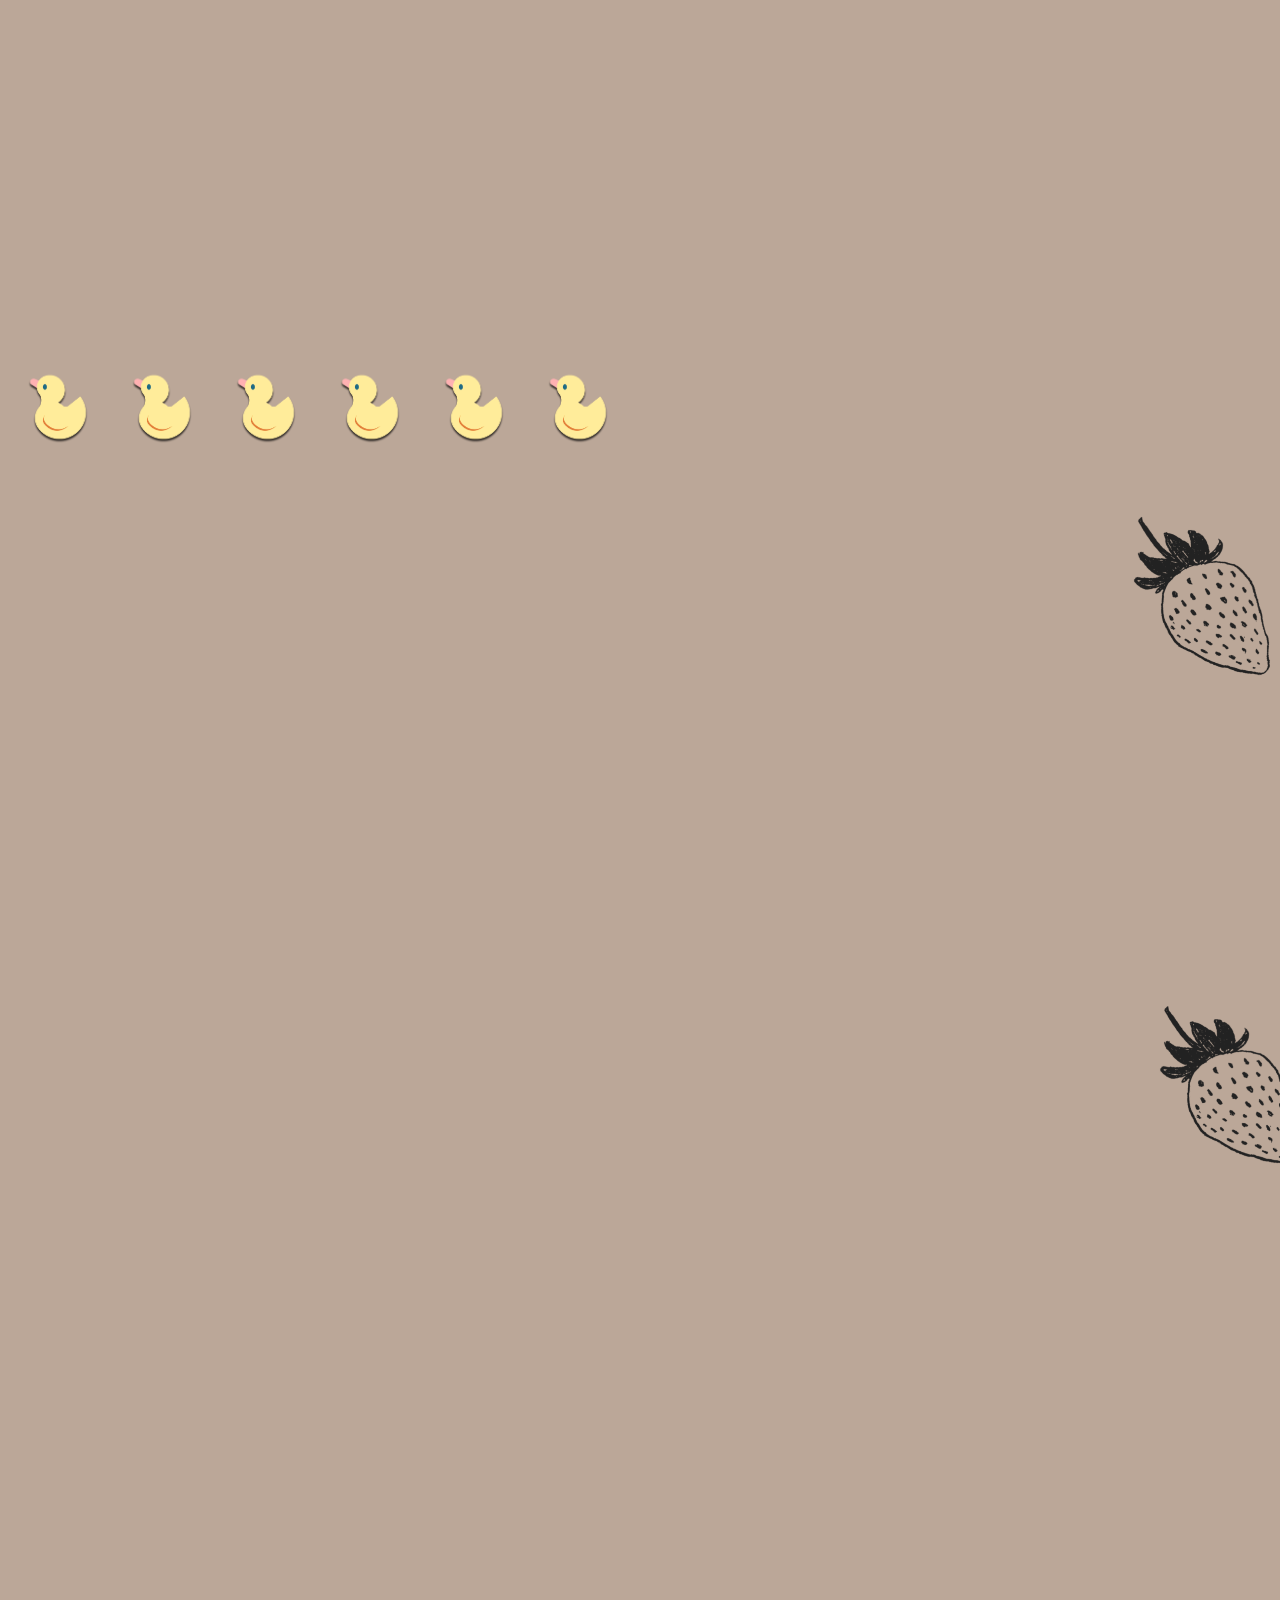
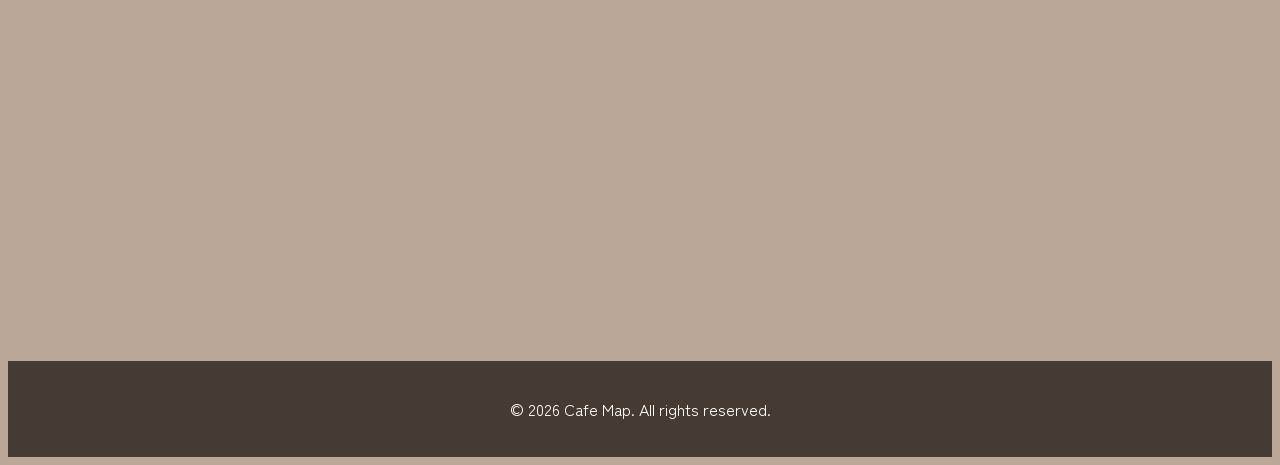
==== commit c7204040: "indexのデザイン" ====
--- a/cafe/index.html
+++ b/cafe/index.html
@@ -58,18 +58,20 @@
                 <img class="bird-left" src="images/bird.png" alt="鳥の装飾画像">
                 <!-- aboutページ -->
                 
-                    <div class="about-content">
+                    <div class="about-content fadeUpTrigger">
                         <h1 class="ribbon-header">About</h1>
                         <h2 class="about-h2">カフェマップサイト</h2>
                         <a class="about-link" href="about.html">もっと見る</a>
                         <img src="images/about.png" alt="サイトについての説明">
-                            <p class="about-p1">あなたの希望に合わせたカフェを紹介します✨</p>
-                            <p class="about-p2">マップのアヒルピンから気になるカフェの紹介ページに見ることができます。</p>
+                            <p class="about-p1"><strong>あなたの希望に合わせたカフェを紹介します✨</strong></p><br>
+                            <p class="about-p2">マップのアヒルピンをクリック！<br><br>
+                                気になるカフェの紹介ページに見ることができます。ぜひチェックしてみてください！<br><br>
+                                おすすめのカフェをぜひお楽しみください。素敵な思い出づくりにこのサイトが役立ちますように。</p>
                     </div>
                 </section>
                 <!-- マップ -->
                 <section id="map">
-                    <div class="map">
+                    <div class="map fadeUpTrigger">
                         <h1 class="ribbon-header">Map</h1>
                         <div class="map-wrapper"><iframe src="https://www.google.com/maps/d/embed?mid=1CJfTZggKV4xMGuhP2Mmd6YInLTaK6yg&ehbc=2E312F&noprof=1" width="640" height="480"></iframe></div>
                     </div>
@@ -355,14 +357,16 @@
                 <section id="tag">
                     <div class="tag">
                         <div class="tag-h1">
-                            <div class="tagimage advanced"><img src="images/strawberry2.png" alt="イチゴの装飾画像"></div>
-                            <h1 class="ribbon-header">Tags</h1>
+                            <div class="tagimage"><img src="images/strawberry2.png" alt="イチゴの装飾画像"></div>
+                            <h1 class="ribbon-header fadeUpTrigger">Tags</h1>
                         </div>
                         <!-- 画像左、文字右 -->
                         <div class="tag-text">
-                            <div class="tag-img"><img src="images/tag1.png" alt="スイーツ"></div>
-                            <div class="tag-cap">
-                                <h2 class="tags">Treats</h2>
+                            <div class="tag-img fadeUpTrigger"><img src="images/tag1.png" alt="スイーツ"></div>
+                            <div class="tag-cap fadeUpTrigger">
+                                <h4 class="tag-h4">Treats</h4>
+                                <p class="tag-textcontent cstm-box-checkered">"Indulge in a sweet escape.<br> A special treat just for you."</p>
+                                <h2 class="tags">自分のご褒美に</h2>
                                 <p class="hd"><strong>おいしそうなスイーツたち</strong></p>
                                 <p class="brief">お店こだわりのスイーツを楽しむことができます</p>
                                 <div class="tag-content">
@@ -373,8 +377,10 @@
                         </div>
                         <!-- 画像右、文字左 -->
                         <div class="tag-text tag-text-left">
-                                    <div class="tag-cap">
-                                        <h2 class="tags">Visuals</h2>
+                                    <div class="tag-cap fadeUpTrigger">
+                                        <h4 class="tag-h4">Visuals</h4>
+                                        <p class="tag-textcontent cstm-box-checkered">"Picture-perfect scenes.<br>Frame your timeless memories."</p>
+                                        <h2 class="tags">シェアしたくなる特別な空間</h2>
                                         <p class="hd"><strong>おしゃれなお店でインスタ映えを</strong></p>
                                         <p class="brief">インスタ映えするようなおしゃれな外観、内装です。<br>
                                             写真を通して、素敵な思い出を。</p>
@@ -384,15 +390,17 @@
                                             <h3 class="tag-h3"><a href="tag-cozy.html">#Cozy</a></h3>
                                         </div>
                                     </div>
-                                <div class="tag-img">
-                                    <div class="tag-img"><img src="images/tag2.png" alt="カフェの外観"></div>
+                                <div class="tag-img fadeUpTrigger">
+                                   <img src="images/tag2.png" alt="カフェの外観">
                                 </div>
                         </div>
                         <!-- 画像左、文字右 -->
                         <div class="tag-text">
-                            <div class="tag-img"><img src="images/tag3.png" alt="コーヒー"></div>
-                            <div class="tag-cap">
-                                <h2 class="tags">Craft</h2>
+                            <div class="tag-img fadeUpTrigger"><img src="images/tag3.png" alt="コーヒー"></div>
+                            <div class="tag-cap fadeUpTrigger">
+                                <h4 class="tag-h4">Craft</h4>
+                                <p class="tag-textcontent cstm-box-checkered">"Masterful brews.<br> Beyond the taste of home."</p>
+                                <h2 class="tags">おうちでは味わえない職人の味</h2>
                                 <p class="hd"><strong>本格的なコーヒー</strong></p>
                                 <p class="brief">店主こだわりのコーヒーを味わうことができます。<br>
                                     家では味わえない本格的な味わいを。
@@ -404,7 +412,7 @@
                                 </div>
                             </div>
                         </div>
-                        <h1 class="all-list-link"><a href="tag-alllist.html">All List</a></h1>
+                        <h1 class="all-list-link fadeUpTrigger"><a href="tag-alllist.html">All List</a></h1>
                     </div>
                 </section>
             </div>
@@ -412,11 +420,8 @@
     <footer>
         <p>&copy; 2026 Cafe Map. All rights reserved.</p>
     </footer>
-    <script src="https://code.jquery.com/jquery-3.4.1.min.js" integrity="sha256-CSXorXvZcTkaix6Yvo6HppcZGetbYMGWSFlBw8HfCJo=" crossorigin="anonymous"></script>
-    <script type="text/javascript" src="https://cdnjs.cloudflare.com/ajax/libs/jquery/1.11.1/jquery.min.js"></script>
-    <script type="text/javascript" src="https://cdnjs.cloudflare.com/ajax/libs/jquery.inview/1.0.0/jquery.inview.min.js"></script>
-    <script src="https://cdnjs.cloudflare.com/ajax/libs/vegas/2.4.4/vegas.min.js"></script>
-    <!--自作のJS-->
+<script src="https://code.jquery.com/jquery-3.4.1.min.js" integrity="sha256-CSXorXvZcTkaix6Yvo6HppcZGetbYMGWSFlBw8HfCJo=" crossorigin="anonymous"></script>
+<script src="https://cdnjs.cloudflare.com/ajax/libs/vegas/2.4.4/vegas.min.js"></script>    <!--自作のJS-->
     <script src="js/script.js"></script>
 </body>
 </html>
--- a/cafe/css/style.css
+++ b/cafe/css/style.css
@@ -20,7 +20,67 @@
   transform: translateY(4px);
   box-shadow: none;
 }
- 
+
+footer {
+    text-align: center;
+    padding: 20px;
+    background-color: #463b33;
+    color: #fff;
+}
+
+/* ふわっとスライド */
+.fadeUpTrigger{
+opacity: 0;
+}
+
+.fadeUp {
+    animation-name: fadeUpAnime;
+    animation-duration:2s;
+    animation-fill-mode:forwards;
+    opacity: 0;
+}
+@keyframes fadeUpAnime{
+from {
+    opacity: 0;
+    transform: translateY(100px);
+}
+to {
+    opacity: 1;
+    transform: translateY(0);
+}
+}
+
+
+.parallax_box{
+  perspective: 1px;
+  height: 400px;
+  overflow-x: hidden;
+  overflow-y: auto;
+  position: relative;
+}
+.parallax_content{
+  position: absolute;
+  top: 0;
+  right: 0;
+  bottom: 0;
+  left: 0;
+  padding: 400px 0;
+}
+.parallax_front{
+  -webkit-transform: translateZ(5px);
+  transform: translateZ(5px);
+}
+.parallax_back{
+  -webkit-transform: translateZ(-10px) scale(5);
+  transform: translateZ(-10px) scale(5);
+}
+.title{
+  position: absolute;
+  top: 50%;
+  left: 50%;
+  -webkit-transform: translate(-50%, -50%);
+  transform: translate(-50%, -50%);
+}
 
 /* googleフォント */
 .line-seed-jp-regular {
@@ -109,7 +169,7 @@
 }
 
 #head ul .header-link {
-    font-size: 2rem;
+    font-size: 1.7rem;
     font-family: "Inria Serif", serif;
     text-align: center;
 }
@@ -146,10 +206,11 @@
     position: relative;
 }
 
+/* ヘッダー画像のスライダー */
 #slider {
     width: 100%;
     height: 100vh;/*スライダー全体の縦幅を画面の高さいっぱい（100vh）にする*/
-    height: calc(100vh - 58px);
+    height: calc(100vh - 70px);
     object-fit: cover;
 }
 /* ヘッダー画像のテキスト */
@@ -157,7 +218,7 @@
     position: absolute;
     color: #fff;
     font-family: "Pinyon Script", cursive;
-    font-size: 7rem;
+    font-size: 5rem;
     left: 50%;
     top: 40%;
     transform: translate(-50%, -50%);
@@ -191,7 +252,7 @@
 .ribbon-header {
   position: relative;
   display: block;
-  margin: 200px auto 50px;
+  margin: 300px auto 100px;
   height: 60px;
   width: 600px;
   min-width: 300px;
@@ -245,17 +306,18 @@
 /* aboutテキスト */
 .about-h2 {
     position: absolute;
-    bottom: 63%;
+    bottom: 58%;
     left: 50%;
     transform: translate(-50%, -50%);
     font-size: 2rem;
+    color: #3A281B;
 }
 
 /* もっとみる */
 .about-link {
     position: absolute;
     text-decoration: none;
-    bottom: 45%;
+    bottom: 40%;
     left: 44%;
     margin: 1.5em 0;
     padding: 0 5px;
@@ -287,17 +349,23 @@
 .about-p1 {
     position: absolute;
     left: 50%;
-    top: 75%;
+    top: 77%;
     transform: translate(-50%, -50%);
     text-align: center;
+    font-size: 1.5rem;
+    color: #3A281B;
 }
 
 .about-p2 {
     position: absolute;
+    display: flex;
+    justify-content: center;
     left: 50%;
-    top: 80%;
+    top: 85%;
     transform: translate(-50%, -50%);
     text-align: center;
+    font-size: 1.2rem;
+    color: #3A281B;
 }
 
 /* map */
@@ -330,7 +398,6 @@
     border: none;
 }
 
-
 /* tag */
 .tag {
   max-width: 1500px;
@@ -344,11 +411,12 @@
 
 .tagimage img {
     position: absolute;
-    top: -190px;
+    top: -550px;
     right: -220px;
 }
 
 .tag-text {
+  position: relative;
   display: flex;
   justify-content: center;
   align-items: center;
@@ -369,7 +437,7 @@
 .tag-cap {
     display: flex;
     flex-direction: column;
-    align-items: center;
+    align-items: flex-start;
     flex: 1;
     text-align: left;
 }
@@ -386,9 +454,7 @@
   padding-left: 1.5em;/*アイコン分のスペース*/
   line-height: 1.4;/*行高*/
   color: #3A281B;/*文字色*/
-  font-family: "Pinyon Script", cursive;
-  font-weight: 900;
-  font-size: 6rem;
+  font-size: 3rem;
   margin: 0;
   align-content: center;
 }
@@ -466,6 +532,37 @@
   border-width: 32px 0px 32px 15px;
   border-color: transparent transparent transparent #bba798;
   border-style: solid;
+}
+
+/* tag英字コンテンツ */
+.tag-h4 {
+  font-family: "Pinyon Script", cursive;
+  margin: 0;
+  font-size: 3rem;
+  transform: rotate(-10deg);
+}
+
+.tag-textcontent {
+  font-family: "Inria Serif", serif;
+  margin: 0;
+  font-size: 1rem;
+}
+/* 背景チェック */
+.cstm-box-checkered {
+  margin: 2em auto; /* 外側余白 */
+  padding: 2em; /* 内側余白 */
+  max-width: 800px; /* 最大幅 */
+  background-image: 
+    linear-gradient(90deg, rgb(255, 255, 255,0.3) 50%, transparent 50%), 
+    linear-gradient(rgba(255, 255, 255, 0.3) 50%, transparent 50%);
+  background-size: 15px 15px; /* チェックのサイズ */
+  margin: 0;
+  align-items: left;
+}
+
+/* ボックス内の段落 */
+.cstm-box-checkered p {
+  margin: 0;
 }
 
 /* alllist */
@@ -504,7 +601,7 @@
 
 /* ホバー */
 .all-list-link:hover {
-	background-color: #333;
+	background-color: #3A281B;
 	color: #fff;
 	transform: translateY(4px);
 }
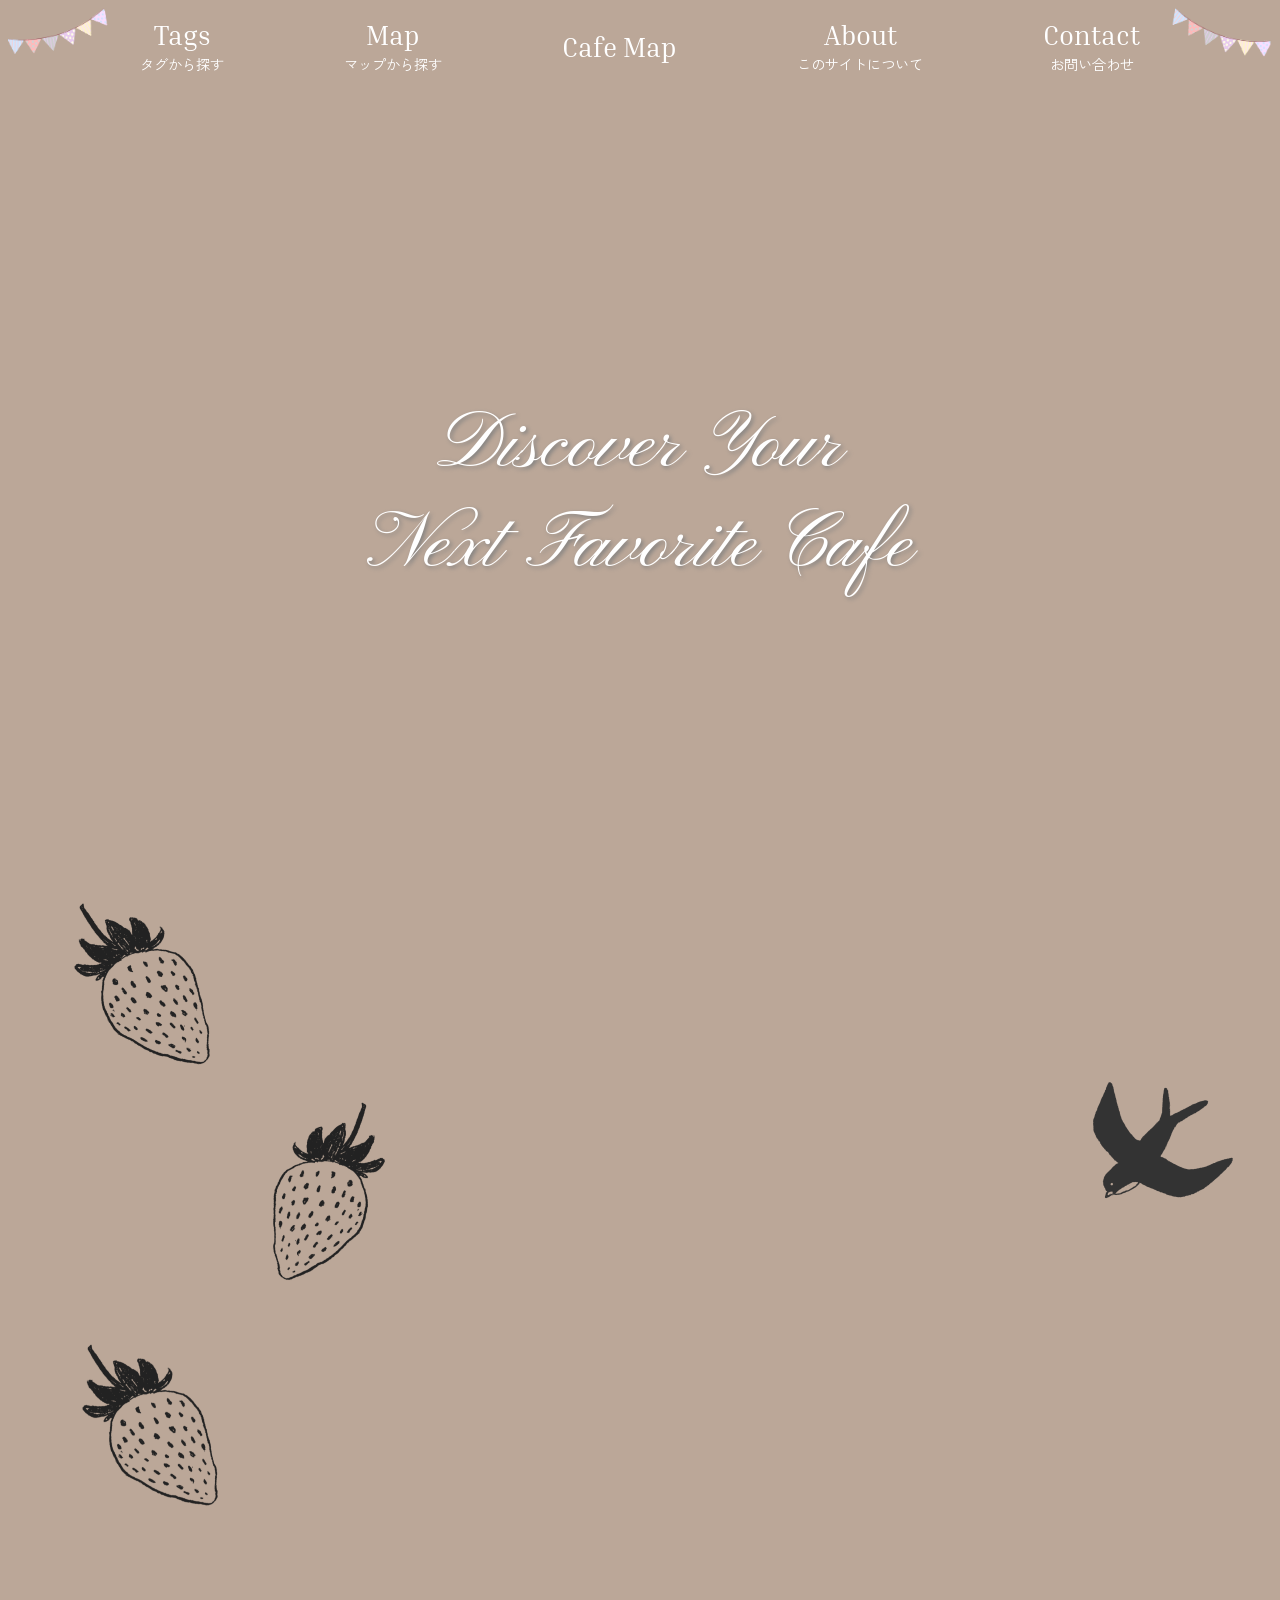
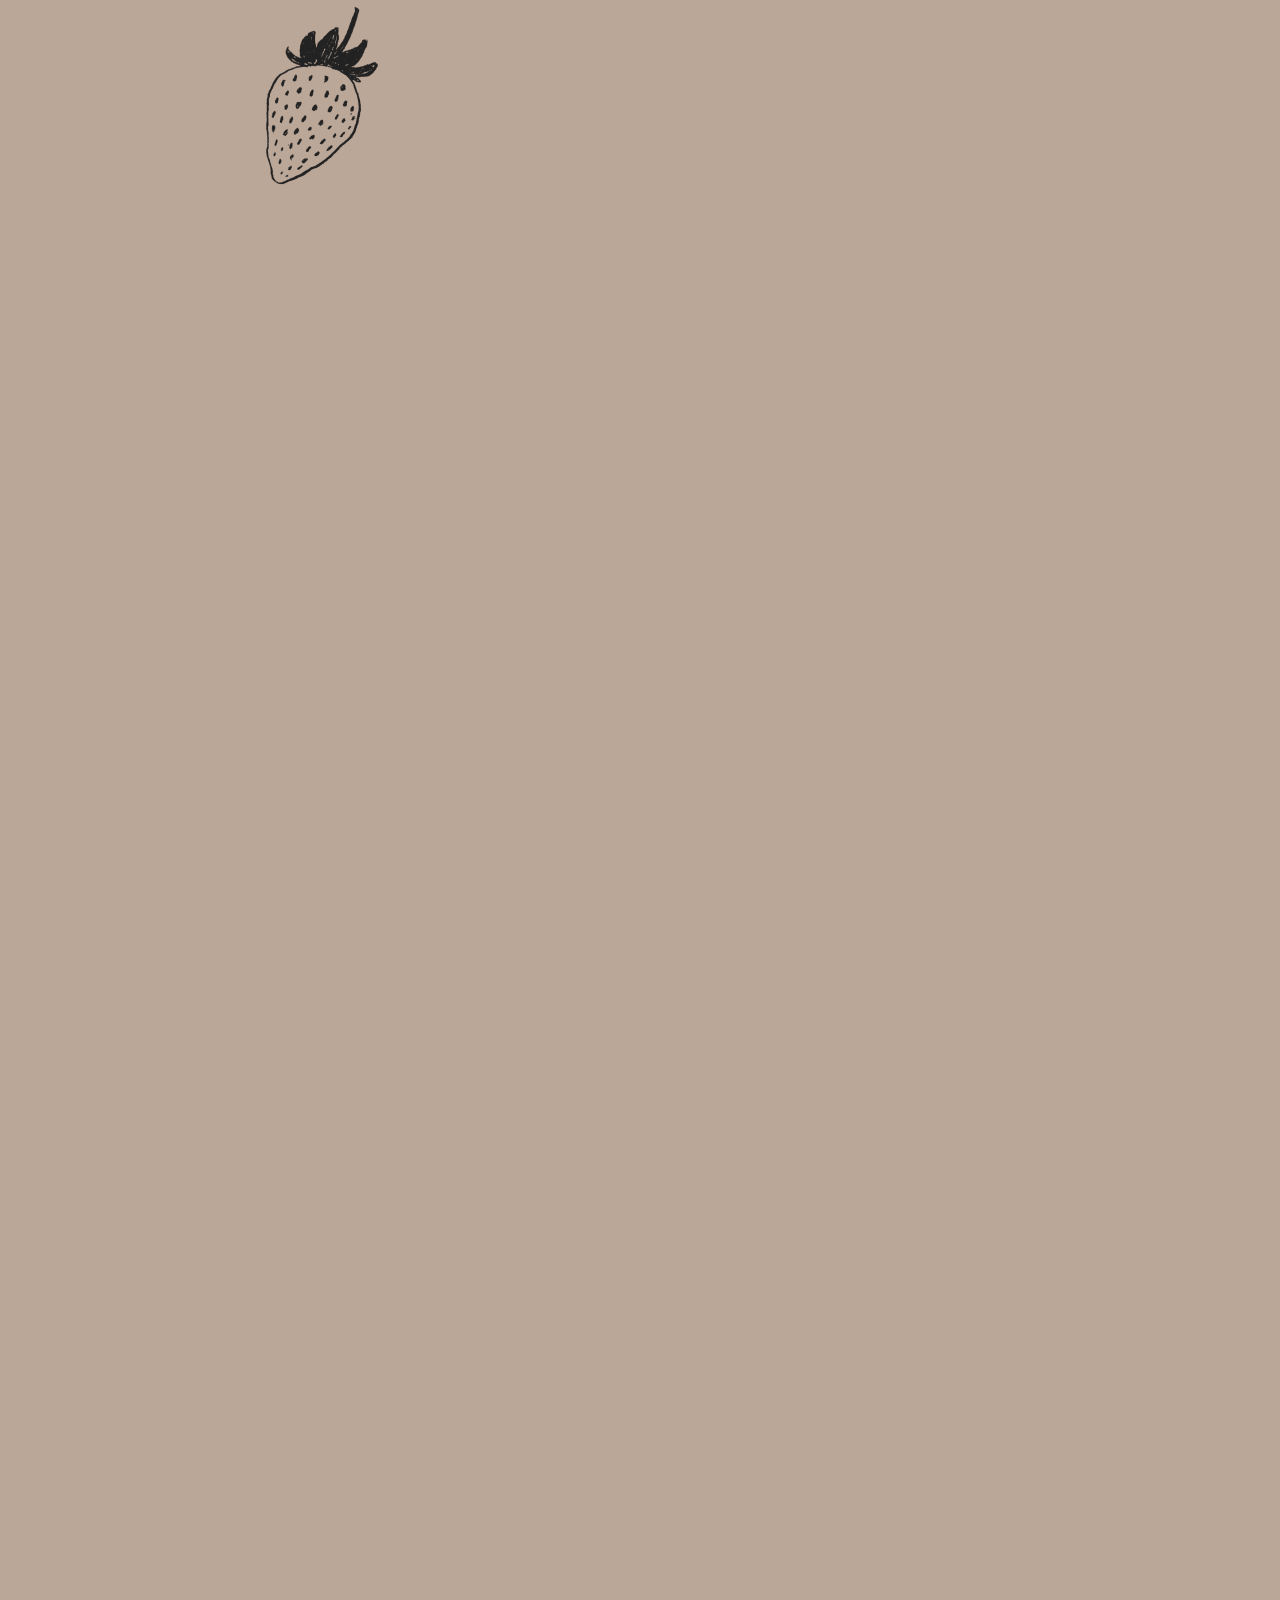
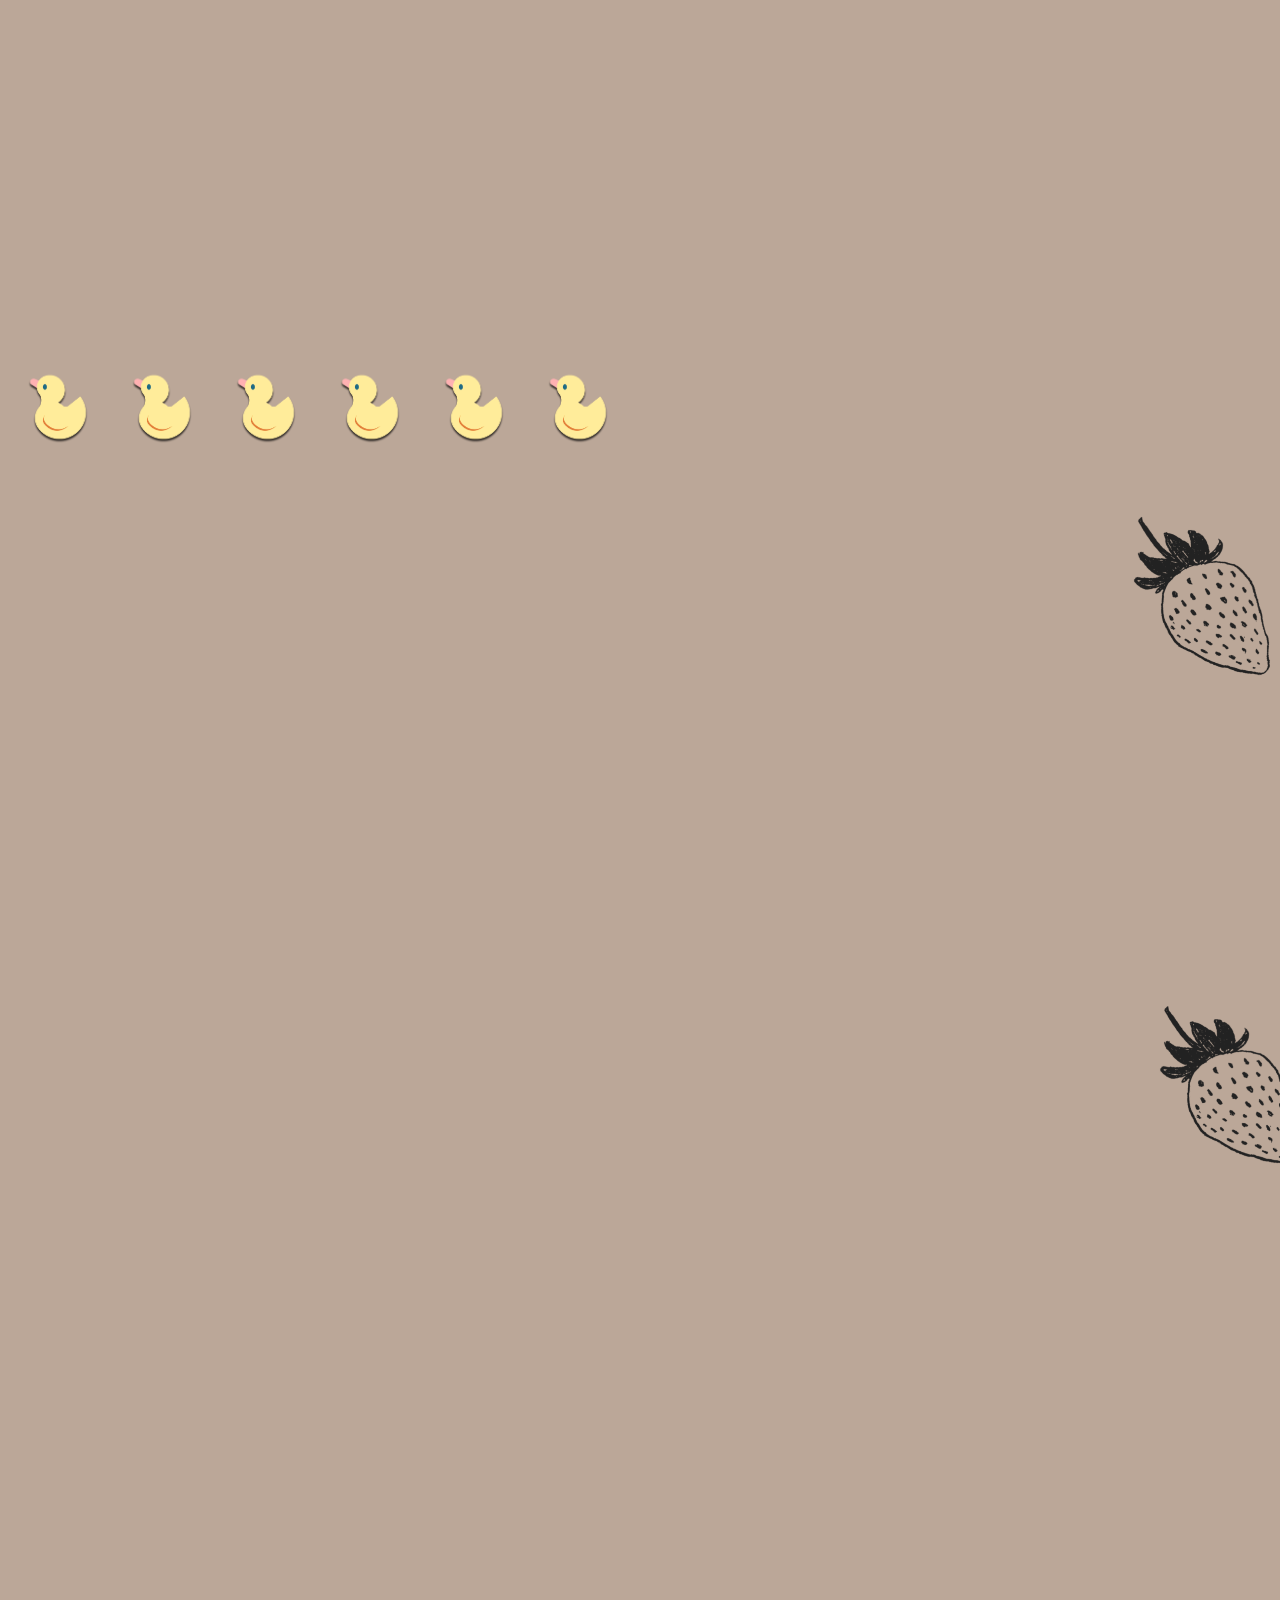
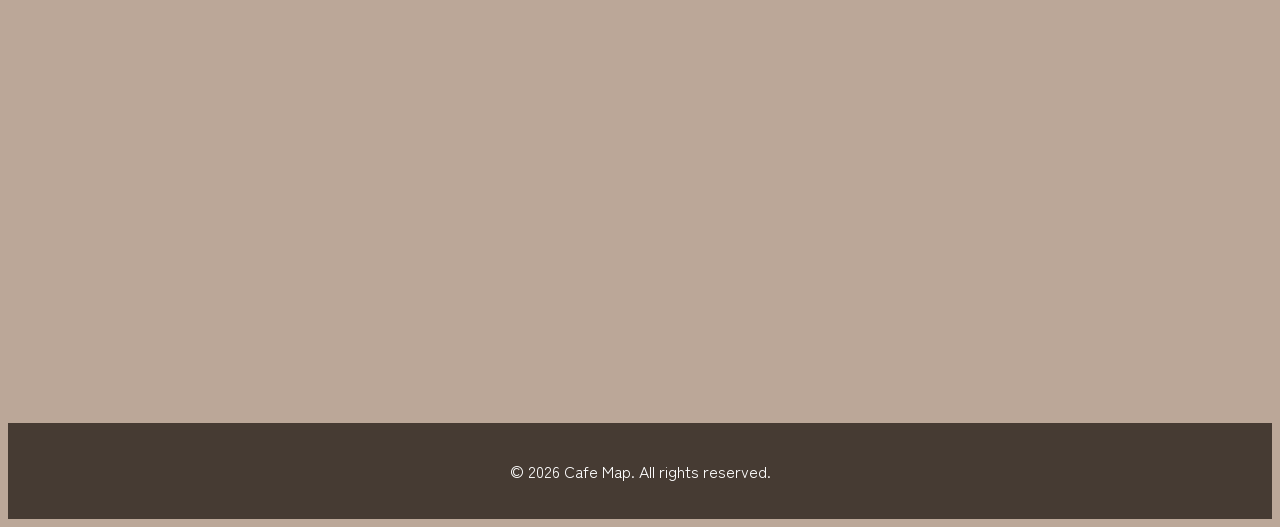
==== commit 54097f15: "test" ====
--- a/cafe/index.html
+++ b/cafe/index.html
@@ -366,12 +366,14 @@
                             <div class="tag-cap fadeUpTrigger">
                                 <h4 class="tag-h4">Treats</h4>
                                 <p class="tag-textcontent cstm-box-checkered">"Indulge in a sweet escape.<br> A special treat just for you."</p>
-                                <h2 class="tags">自分のご褒美に</h2>
-                                <p class="hd"><strong>おいしそうなスイーツたち</strong></p>
-                                <p class="brief">お店こだわりのスイーツを楽しむことができます</p>
-                                <div class="tag-content">
-                                    <h3 class="tag-h3"><a href="tag-sweets.html">#Sweets</a></h3>
-                                    <h3 class="tag-h3"><a href="tag-homemade.html">#Homemade</a></h3>
+                                <h2 class="tags">自分への特別なご褒美に</h2>
+                                <div class="cstm-box-handdrawn">
+                                    <p class="hd"><strong>おいしそうなスイーツたち</strong></p>
+                                    <p class="brief">お店こだわりのスイーツを楽しむことができます。<br>ご褒美にぴったりの甘いスイーツで癒されてください。</p>
+                                    <div class="tag-content">
+                                        <h3 class="tag-h3"><a href="tag-sweets.html">#Sweets</a></h3>
+                                        <h3 class="tag-h3"><a href="tag-homemade.html">#Homemade</a></h3>
+                                </div>
                                 </div>
                             </div>
                         </div>
--- a/cafe/css/style.css
+++ b/cafe/css/style.css
@@ -454,7 +454,7 @@
   padding-left: 1.5em;/*アイコン分のスペース*/
   line-height: 1.4;/*行高*/
   color: #3A281B;/*文字色*/
-  font-size: 3rem;
+  font-size: 2.5rem;
   margin: 0;
   align-content: center;
 }
@@ -471,7 +471,7 @@
 }
 
 .hd {
-    font-size: 2rem;
+    font-size: 1.7rem;
     font-weight: 800;
     position: relative;
     display: inline-block;
@@ -495,10 +495,24 @@
 }
 
 .brief {
-    font-size: 1.5rem;
+    font-size: 1.2rem;
     margin: 0;
     padding-top: 30px;
 }
+
+/* 手書き風 */
+.cstm-box-handdrawn {
+   margin: 2em auto; /* 外側余白 */
+   padding: 2em;   /* 内側余白 */
+   border-radius: 30px 60px / 60px 30px;  /* 角をランダムに丸めて手書き風に */
+   border: solid 5px #e9e5de;   /* 太めの枠線（8px、色: #ccc7be） */
+    max-width: 800px; /* 最大幅 */
+    background-color: rgba(255, 255, 255, 0.3);
+}
+
+/* ボックス内の段落 */
+.cstm-box-handdrawn p { margin:0; }
+
 
 /* tagのリンク */
 .tag-h3 a{
@@ -536,10 +550,13 @@
 
 /* tag英字コンテンツ */
 .tag-h4 {
+  position: absolute;
   font-family: "Pinyon Script", cursive;
   margin: 0;
   font-size: 3rem;
   transform: rotate(-10deg);
+  color: #3A281B;
+  bottom: 95%;
 }
 
 .tag-textcontent {
@@ -556,7 +573,7 @@
     linear-gradient(90deg, rgb(255, 255, 255,0.3) 50%, transparent 50%), 
     linear-gradient(rgba(255, 255, 255, 0.3) 50%, transparent 50%);
   background-size: 15px 15px; /* チェックのサイズ */
-  margin: 0;
+  margin: 10px 0;
   align-items: left;
 }
 
